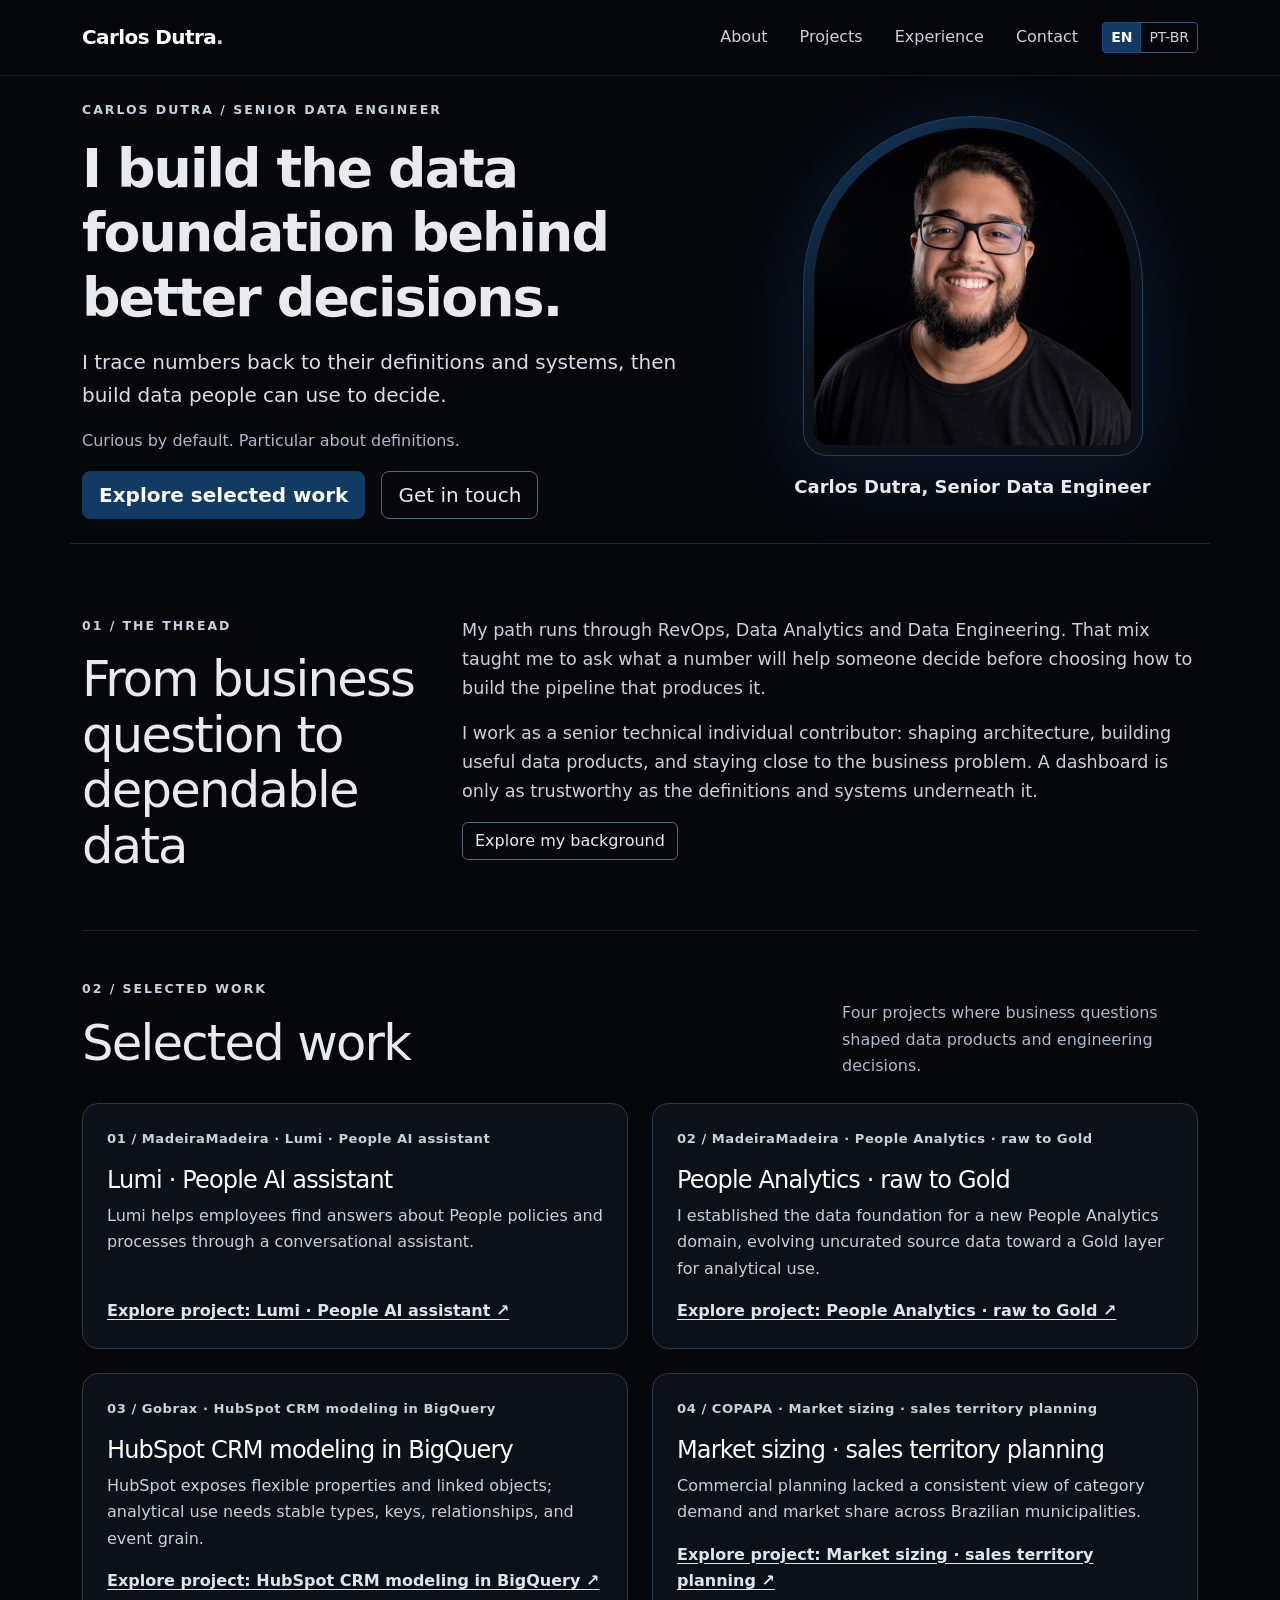
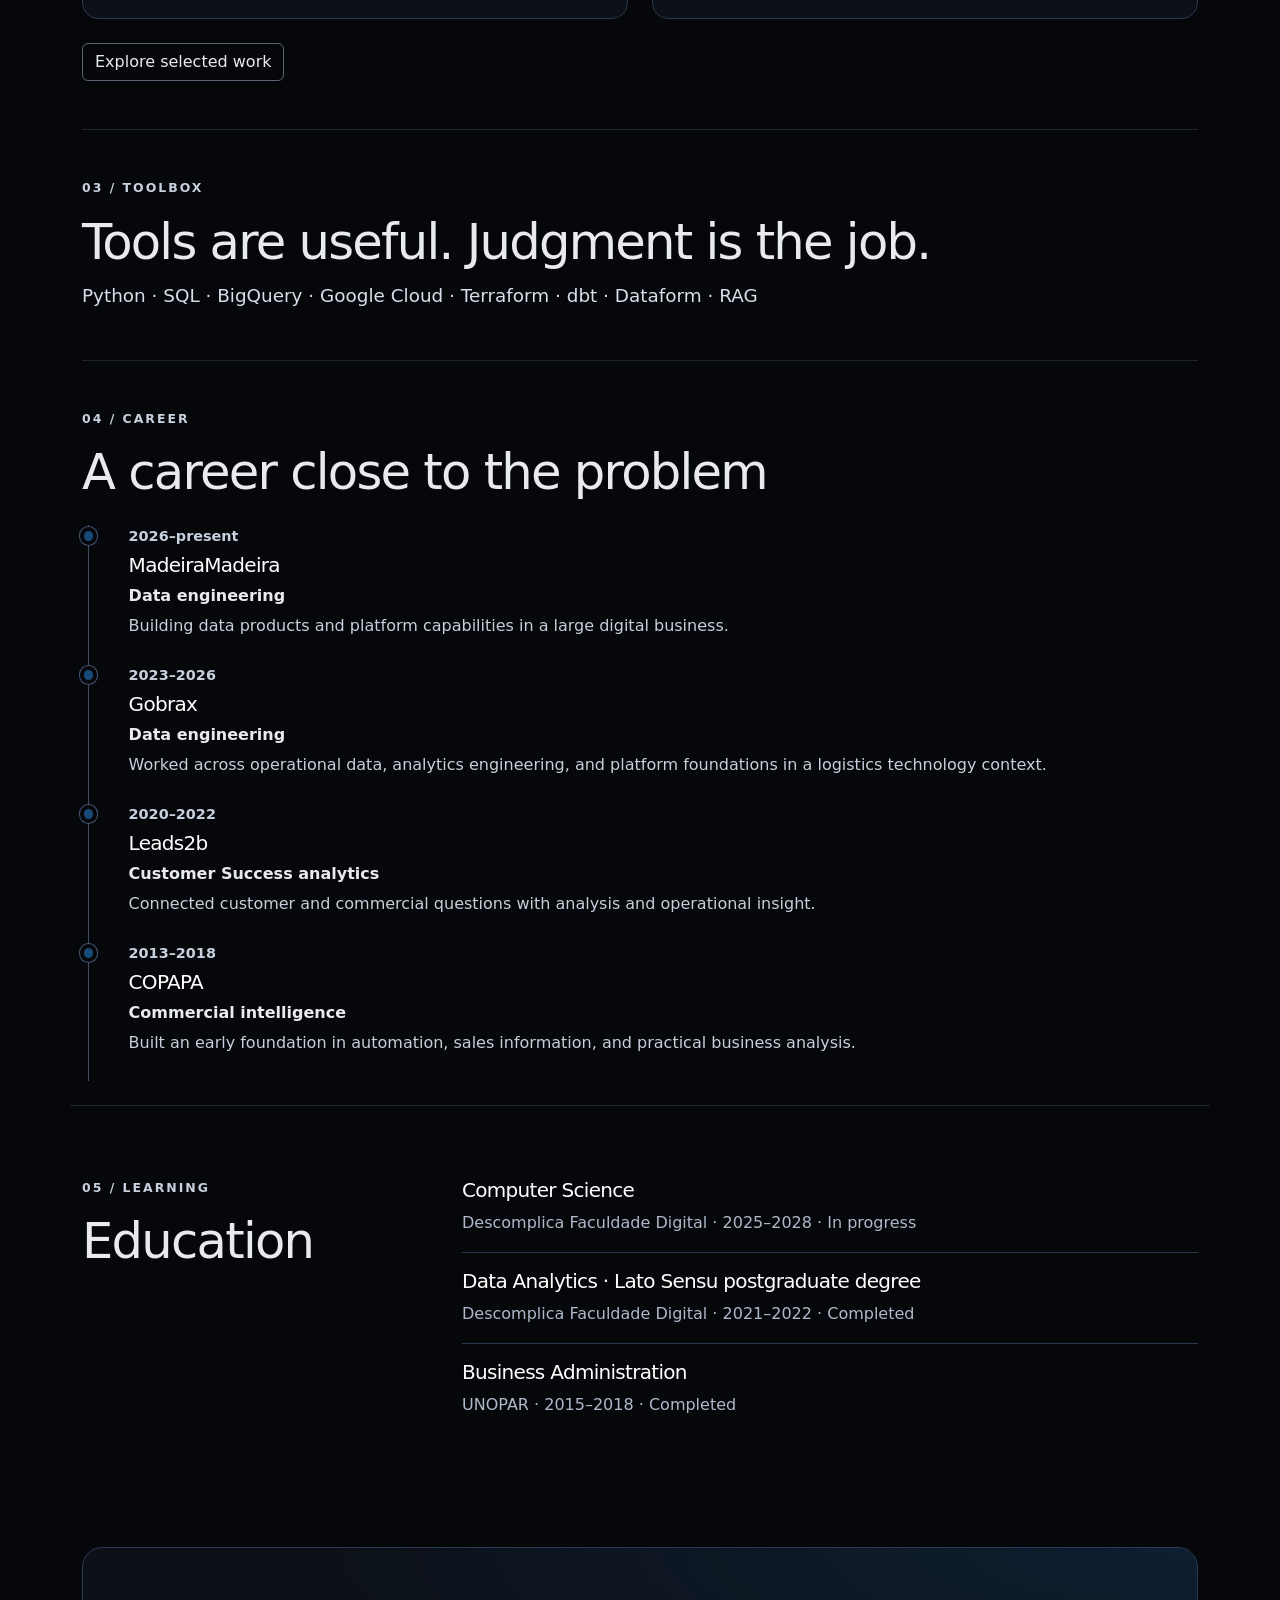
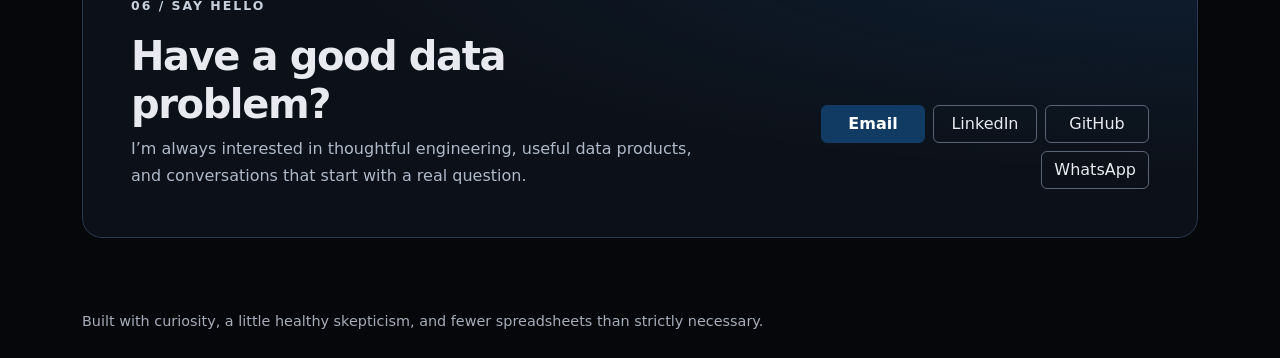
==== index.html @ ea1d432e "feat: cria página sobre para recrutadores" ====
<!DOCTYPE html>
<html lang="en">
 <head>
  <meta charset="utf-8"/>
  <meta content="width=device-width, initial-scale=1" name="viewport"/>
  <meta content="dark" name="color-scheme"/>
  <meta content="Senior Data Engineer building dependable data foundations for better decisions." name="description"/>
  <meta content="Carlos Dutra" name="author"/>
  <title>Carlos Dutra · Senior Data Engineer</title>
    <link href="./assets/vendor/bootstrap/bootstrap.min.css" rel="stylesheet"/>
  <link href="./assets/css/theme.css?v=4" rel="stylesheet"/>
 </head>
 <body data-page="home" data-project-id="" data-root="./">
  <a class="skip-link" data-copy="interface.skipLink" href="#main-content">Skip to content</a>
  <header class="site-header sticky-top">
   <nav aria-label="Main navigation" class="navbar navbar-expand-lg" data-copy-attribute="interface.mainNavigation:aria-label">
    <div class="container py-2">
     <a class="navbar-brand fw-bold" data-route="home" href="./">Carlos Dutra<span aria-hidden="true" class="brand-mark">.</span></a>
     <button aria-controls="portfolioNav" aria-expanded="false" aria-label="Toggle navigation" class="navbar-toggler" data-bs-target="#portfolioNav" data-bs-toggle="collapse" data-copy-attribute="interface.toggleNavigation:aria-label" type="button">
      <span class="navbar-toggler-icon">
      </span>
     </button>
     <div class="collapse navbar-collapse" id="portfolioNav">
      <ul class="navbar-nav ms-auto align-items-lg-center gap-lg-3">
       <li class="nav-item">
        <a class="nav-link" data-copy="nav.about" data-route="about" href="./about/">About</a>
       </li>
       <li class="nav-item">
        <a class="nav-link" data-copy="nav.work" data-route="projects" href="./projects/">Projects</a>
       </li>
       <li class="nav-item">
        <a class="nav-link" data-copy="nav.experience" data-route="experience" href="./#experience">Experience</a>
       </li>
       <li class="nav-item">
        <a class="nav-link" data-copy="nav.contact" data-route="contact" href="./#contact">Contact</a>
       </li>
       <li class="nav-item language-switcher">
        <span class="visually-hidden" id="language-label">Language</span>
        <div aria-labelledby="language-label" class="btn-group btn-group-sm" role="group">
         <button aria-pressed="true" class="btn btn-language active" data-locale="en" type="button">EN</button>
         <button aria-pressed="false" class="btn btn-language" data-locale="pt-BR" type="button">PT-BR</button>
        </div>
       </li>
      </ul>
     </div>
    </div>
   </nav>
  </header>
  <main class="container" id="main-content">
   <section aria-labelledby="hero-title" class="hero-section pt-4 pb-5" id="home">
    <div class="row align-items-center g-4">
     <div class="col-12 col-lg-7">
      <p class="section-kicker mb-3" data-copy="hero.roleLine">CARLOS DUTRA / SENIOR DATA ENGINEER</p>
      <h1 class="display-3 fw-bold mb-3" data-copy="hero.title" id="hero-title">I build the data foundation behind better decisions.</h1>
      <p class="hero-intro lead mb-3" data-copy="hero.intro">I trace numbers back to their definitions and systems, then build data people can use to decide.</p>
      <p class="hero-note mb-3" data-copy="hero.note">Curious by default. Particular about definitions.</p>
      <div class="d-flex flex-wrap gap-3">
       <a class="btn btn-primary btn-lg" data-copy="hero.workAction" data-route="projects" href="projects/">Explore selected work</a>
       <a class="btn btn-outline-light btn-lg" data-copy="hero.contactAction" data-route="contact" href="#contact">Get in touch</a>
      </div>
     </div>
     <div class="col-12 col-lg-5 text-center">
      <div class="portrait-frame mx-auto">
       <img alt="Carlos Dutra smiling in his official profile portrait" class="profile-portrait" fetchpriority="high" height="1920" src="assets/images/profile.jpg" width="1920"/>
      </div>
      <p class="portrait-title mt-3 mb-0" data-copy="interface.portraitTitle">Carlos Dutra, Senior Data Engineer</p>
     </div>
    </div>
   </section>
   <section aria-labelledby="about-title" class="content-section row g-4 py-5" id="about">
    <div class="col-12 col-lg-4">
     <p class="section-kicker" data-copy="interface.aboutKicker">01 / THE THREAD</p>
     <h2 data-copy="about.title" id="about-title">From business question to dependable data</h2>
    </div>
    <div class="col-12 col-lg-8 section-copy">
     <p data-copy="about.body">My path runs through RevOps, Data Analytics and Data Engineering. That mix taught me to ask what a number will help someone decide before choosing how to build the pipeline that produces it.</p>
     <p data-copy="about.detail">I work as a senior technical individual contributor: shaping architecture, building useful data products, and staying close to the business problem. A dashboard is only as trustworthy as the definitions and systems underneath it.</p>
     <a class="btn btn-outline-light" data-copy="about.moreAction" data-route="about" href="./about/">Explore my background</a>
    </div>
   </section>
   <section aria-labelledby="work-title" class="content-section py-5" id="work">
    <div class="row mb-4 align-items-end">
     <div class="col-lg-8">
      <p class="section-kicker" data-copy="interface.workKicker">02 / SELECTED WORK</p>
      <h2 data-copy="work.title" id="work-title">Selected work</h2>
     </div>
     <div class="col-lg-4">
      <p class="section-intro mb-0" data-copy="work.intro">Four projects where business questions shaped data products and engineering decisions.</p>
     </div>
    </div>
    <div class="row row-cols-1 row-cols-md-2 g-4" id="case-studies">
     <div class="col">
      <article class="card case-card h-100">
       <div class="card-body p-4 d-flex flex-column">
        <span class="project-overline mb-3">01 / MadeiraMadeira · Lumi · People AI assistant</span>
        <h3 class="h4 card-title">Lumi · People AI assistant</h3>
        <p class="card-text">Lumi helps employees find answers about People policies and processes through a conversational assistant.</p>
        <a class="stretched-link project-card-link mt-auto" data-route="lumi" href="projects/lumi/">Explore project: Lumi · People AI assistant ↗</a>
       </div>
      </article>
     </div>
     <div class="col">
      <article class="card case-card h-100">
       <div class="card-body p-4 d-flex flex-column">
        <span class="project-overline mb-3">02 / MadeiraMadeira · People Analytics · raw to Gold</span>
        <h3 class="h4 card-title">People Analytics · raw to Gold</h3>
        <p class="card-text">I established the data foundation for a new People Analytics domain, evolving uncurated source data toward a Gold layer for analytical use.</p>
        <a class="stretched-link project-card-link mt-auto" data-route="people-analytics" href="projects/people-analytics/">Explore project: People Analytics · raw to Gold ↗</a>
       </div>
      </article>
     </div>
     <div class="col">
      <article class="card case-card h-100">
       <div class="card-body p-4 d-flex flex-column">
        <span class="project-overline mb-3">03 / Gobrax · HubSpot CRM modeling in BigQuery</span>
        <h3 class="h4 card-title">HubSpot CRM modeling in BigQuery</h3>
        <p class="card-text">HubSpot exposes flexible properties and linked objects; analytical use needs stable types, keys, relationships, and event grain.</p>
        <a class="stretched-link project-card-link mt-auto" data-route="hubspot-crm" href="projects/hubspot-crm/">Explore project: HubSpot CRM modeling in BigQuery ↗</a>
       </div>
      </article>
     </div>
     <div class="col">
      <article class="card case-card h-100">
       <div class="card-body p-4 d-flex flex-column">
        <span class="project-overline mb-3">04 / COPAPA · Market sizing · sales territory planning</span>
        <h3 class="h4 card-title">Market sizing · sales territory planning</h3>
        <p class="card-text">Commercial planning lacked a consistent view of category demand and market share across Brazilian municipalities.</p>
        <a class="stretched-link project-card-link mt-auto" data-route="copapa-market-sizing" href="projects/copapa-market-sizing/">Explore project: Market sizing · sales territory planning ↗</a>
       </div>
      </article>
     </div>
    </div>
    <a class="btn btn-outline-light mt-4" data-copy="hero.workAction" data-route="projects" href="projects/">Explore selected work</a>
   </section>
   <section class="content-section py-5" id="skills">
    <p class="section-kicker" data-copy="interface.skillsKicker">03 / TOOLBOX</p>
    <h2 data-copy="skills.title">Tools are useful. Judgment is the job.</h2>
    <p class="skill-summary mb-0" data-copy="skills.summary">Python · SQL · BigQuery · Google Cloud · Terraform · dbt · Dataform · RAG</p>
   </section>
   <section aria-labelledby="experience-title" class="content-section py-5" id="experience">
    <p class="section-kicker" data-copy="interface.experienceKicker">04 / CAREER</p>
    <h2 data-copy="experience.title" id="experience-title">A career close to the problem</h2>
    <div class="timeline mt-4" id="experience-list">
     <article class="timeline-item">
      <p class="timeline-dates">2026–present</p>
      <h3 class="h5">MadeiraMadeira</h3>
      <p class="mb-1 fw-semibold">Data engineering</p>
      <p class="mb-0">Building data products and platform capabilities in a large digital business.</p>
     </article>
     <article class="timeline-item">
      <p class="timeline-dates">2023–2026</p>
      <h3 class="h5">Gobrax</h3>
      <p class="mb-1 fw-semibold">Data engineering</p>
      <p class="mb-0">Worked across operational data, analytics engineering, and platform foundations in a logistics technology context.</p>
     </article>
     <article class="timeline-item">
      <p class="timeline-dates">2020–2022</p>
      <h3 class="h5">Leads2b</h3>
      <p class="mb-1 fw-semibold">Customer Success analytics</p>
      <p class="mb-0">Connected customer and commercial questions with analysis and operational insight.</p>
     </article>
     <article class="timeline-item">
      <p class="timeline-dates">2013–2018</p>
      <h3 class="h5">COPAPA</h3>
      <p class="mb-1 fw-semibold">Commercial intelligence</p>
      <p class="mb-0">Built an early foundation in automation, sales information, and practical business analysis.</p>
     </article>
    </div>
   </section>
   <section aria-labelledby="education-title" class="content-section row g-4 py-5" id="education">
    <div class="col-12 col-lg-4">
     <p class="section-kicker" data-copy="interface.educationKicker">05 / LEARNING</p>
     <h2 data-copy="education.title" id="education-title">Education</h2>
    </div>
    <div class="col-12 col-lg-8 education-list" id="education-list">
     <article>
      <h3 class="h5">Computer Science</h3>
      <p>Descomplica Faculdade Digital · 2025–2028 · In progress</p>
     </article>
     <article>
      <h3 class="h5">Data Analytics · Lato Sensu postgraduate degree</h3>
      <p>Descomplica Faculdade Digital · 2021–2022 · Completed</p>
     </article>
     <article>
      <h3 class="h5">Business Administration</h3>
      <p>UNOPAR · 2015–2018 · Completed</p>
     </article>
    </div>
   </section>
   <section aria-labelledby="contact-title" class="contact-section my-5 p-4 p-md-5" id="contact">
    <div class="row g-4 align-items-end">
     <div class="col-12 col-lg-7">
      <p class="section-kicker" data-copy="interface.contactKicker">06 / SAY HELLO</p>
      <h2 class="display-6 fw-bold" data-copy="contact.title" id="contact-title">Have a good data problem?</h2>
      <p class="section-intro mb-0" data-copy="contact.intro">I’m always interested in thoughtful engineering, useful data products, and conversations that start with a real question.</p>
     </div>
     <div class="col-12 col-lg-5">
      <div class="d-flex flex-wrap gap-2 justify-content-lg-end contact-links">
       <a class="btn btn-primary" data-copy="contact.email" href="mailto:henrique.r.dutra@gmail.com">Email</a>
       <a class="btn btn-outline-light" data-copy="contact.linkedin" href="https://www.linkedin.com/in/carlos-henrique-dutra/" rel="noopener noreferrer" target="_blank">LinkedIn</a>
       <a class="btn btn-outline-light" data-copy="contact.github" href="https://github.com/carloshenriquedutra" rel="noopener noreferrer" target="_blank">GitHub</a>
       <a class="btn btn-outline-light" data-copy="contact.whatsapp" href="https://wa.me/5541992545537" rel="noopener noreferrer" target="_blank">WhatsApp</a>
      </div>
     </div>
    </div>
   </section>
  </main>
  <footer class="container site-footer py-4">
   <p class="mb-0" data-copy="contact.footer">Built with curiosity, a little healthy skepticism, and fewer spreadsheets than strictly necessary.</p>
  </footer>
  <script defer="" src="./assets/vendor/bootstrap/bootstrap.bundle.min.js">
  </script>
  <script src="./src/main.js" type="module">
  </script>
 </body>
</html>
---- assets/css/theme.css ----
:root {
    color-scheme: dark;
    --bs-body-bg: #05070b;
    --bs-body-color: #e8eaf0;
    --bs-emphasis-color: #fff;
    --bs-secondary-color: #b6becb;
    --bs-primary: #123b63;
    --bs-primary-rgb: 18, 59, 99;
    --bs-link-color: #e3e9f0;
    --bs-link-hover-color: #fff;
    --bs-border-color: #293747;
    --portfolio-surface: #0c1119;
    --portfolio-surface-raised: #111a25;
    --portfolio-navy: #174a78;
    --portfolio-navy-soft: #c7d1dd;
    --portfolio-muted: #aeb9c9;
}

html { scroll-behavior: smooth; scroll-padding-top: 6rem; }
body { background: var(--bs-body-bg); color: var(--bs-body-color); font-family: system-ui, -apple-system, "Segoe UI", sans-serif; line-height: 1.65; }
a { text-underline-offset: .2em; }
a:focus-visible, button:focus-visible { outline: 3px solid var(--portfolio-navy-soft); outline-offset: 3px; box-shadow: none; }
h1, h2, h3 { letter-spacing: -.035em; line-height: 1.12; }
h2 { font-size: clamp(2rem, 4vw, 3.1rem); }
.skip-link { position: absolute; z-index: 1100; top: .75rem; left: .75rem; padding: .6rem 1rem; transform: translateY(-160%); background: #fff; color: #05070b; border-radius: .35rem; }
.skip-link:focus { transform: translateY(0); }
.site-header { background: rgb(5 7 11 / 92%); border-bottom: 1px solid rgb(174 185 201 / 12%); backdrop-filter: blur(14px); }
.navbar-brand { color: #fff; letter-spacing: -.03em; }
.brand-mark { color: var(--portfolio-navy-soft); }
.navbar-toggler { border-color: var(--bs-border-color); }
.navbar-toggler-icon { filter: invert(1); }
.nav-link { color: #cbd1dc; }
.nav-link:hover, .nav-link:focus, .navbar-nav .nav-link.active { color: #fff; }
.btn-primary { --bs-btn-color: #fff; --bs-btn-bg: #123b63; --bs-btn-border-color: #123b63; --bs-btn-hover-color: #fff; --bs-btn-hover-bg: #174a78; --bs-btn-hover-border-color: #174a78; --bs-btn-active-color: #fff; --bs-btn-active-bg: #0b2d4d; --bs-btn-active-border-color: #0b2d4d; --bs-btn-focus-shadow-rgb: 59, 130, 246; font-weight: 650; }
.btn-outline-light { --bs-btn-color: #e8eaf0; --bs-btn-border-color: #596477; --bs-btn-hover-color: #05070b; --bs-btn-hover-bg: #e8eaf0; --bs-btn-hover-border-color: #e8eaf0; }
.btn-language { color: #cbd1dc; border-color: #43516a; }
.btn-language.active, .btn-language[aria-pressed="true"] { color: #fff; background: #123b63; border-color: #174a78; font-weight: 700; }
.hero-section h1 { max-width: 19ch; font-size: clamp(3rem, 4.2vw, 4rem); }
.section-kicker { color: var(--portfolio-navy-soft); font-size: .78rem; font-weight: 750; letter-spacing: .16em; text-transform: uppercase; }
.hero-intro { max-width: 42rem; color: #d8deea; }
.hero-note, .section-intro { color: var(--portfolio-muted); }
.portrait-title { color: var(--bs-body-color); font-size: 1.125rem; font-weight: 650; }
.portrait-frame { width: min(100%, 340px); aspect-ratio: 1; padding: .65rem; background: linear-gradient(145deg, #123b63, #0c1119 48%); border: 1px solid #1f4264; border-radius: 50% 50% 1.5rem 1.5rem; box-shadow: 0 1rem 5rem rgb(59 130 246 / 16%); }
.profile-portrait { display: block; width: 100%; height: 100%; object-fit: cover; object-position: center 38%; border-radius: 50% 50% 1rem 1rem; }
.content-section { border-top: 1px solid rgb(174 185 201 / 16%); scroll-margin-top: 5rem; }
.section-copy { color: #cbd1dc; font-size: 1.1rem; }
.case-card { --bs-card-bg: var(--portfolio-surface); --bs-card-border-color: #293747; --bs-card-color: #e8eaf0; border-radius: 1rem; transition: border-color .18s ease, transform .18s ease; }
.case-card:hover { border-color: #174a78; transform: translateY(-2px); }
.case-card .card-title { color: #fff; }
.case-card .card-text { color: #c8ceda; }
.case-card .badge { --bs-badge-color: #d6e9fa; background-color: #123b63 !important; font-weight: 650; }
.project-overline { color: var(--portfolio-navy-soft); font-size: .82rem; font-weight: 700; letter-spacing: .04em; }
.project-card-link { color: #dce5ee; font-weight: 700; }
.project-card-link:hover { color: #fff; }
.project-technologies { color: #aeb9c9; font-size: .95rem; }
.skill-summary { color: #d8deea; font-size: 1.15rem; line-height: 1.8; }
.page-intro { max-width: 60rem; }
.project-lead { max-width: 56rem; color: #cbd5e2; }
.project-detail-header { padding-top: 1.5rem; }
.project-detail-header h1 { max-width: 20ch; }
.project-fact { background: var(--portfolio-surface); border: 1px solid #29384a; border-radius: .9rem; }
.project-fact h2 { color: #fff; }
.project-fact p { color: #cbd1dc; }
.breadcrumb { --bs-breadcrumb-divider-color: #8ca0b6; }
.breadcrumb-item, .breadcrumb-item.active { color: #b9c5d4; }
.breadcrumb-item a { color: #dce5ee; }
.case-detail { color: #cbd1dc; }
.case-detail strong { color: #fff; }
.decision-panel, .contact-section { background: radial-gradient(ellipse at top right, rgb(18 59 99 / 32%), transparent 55%), var(--portfolio-surface); border: 1px solid #29394f; border-radius: 1.25rem; }
.decision-story { border-left: 2px solid var(--portfolio-navy); padding-left: 1rem; color: #cbd1dc; }
.decision-story h4 { color: #fff; font-size: 1.1rem; }
.skill-group { padding: 1.25rem; background: var(--portfolio-surface); border: 1px solid #29384a; border-radius: .85rem; }
.skill-group h3 { color: #fff; }
.skill-group p { color: #c8ceda; }
.timeline { margin-left: .35rem; padding-left: 1.5rem; border-left: 1px solid #404a5d; }
.timeline-item { position: relative; padding: 0 0 1.5rem 1rem; }
.timeline-item::before { content: ""; position: absolute; top: .4rem; left: calc(-1.5rem - 5px); width: .6rem; height: .6rem; border-radius: 50%; background: var(--portfolio-navy); box-shadow: 0 0 0 4px var(--bs-body-bg), 0 0 0 5px #465776; }
.timeline-dates { margin-bottom: .3rem; color: var(--portfolio-navy-soft); font-size: .9rem; font-weight: 650; }
.timeline-item h3 { margin-bottom: .35rem; color: #fff; }
.timeline-item p:last-child { color: #c8ceda; }
.education-list article { padding: 0 0 1rem; margin: 0 0 1rem; border-bottom: 1px solid #29384a; }
.education-list article:last-child { border-bottom: 0; }
.education-list h3 { color: #fff; }
.education-list p { margin-bottom: 0; color: var(--portfolio-muted); }
.contact-section { scroll-margin-top: 6rem; }
.contact-links a { min-width: 6.5rem; }
.site-footer { color: #a6adba; font-size: .9rem; }

@media (max-width: 991.98px) {
    .portrait-frame { width: min(65vw, 260px); }
}

@media (prefers-reduced-motion: reduce) {
    *, *::before, *::after { scroll-behavior: auto !important; transition-duration: .01ms !important; animation-duration: .01ms !important; }
}
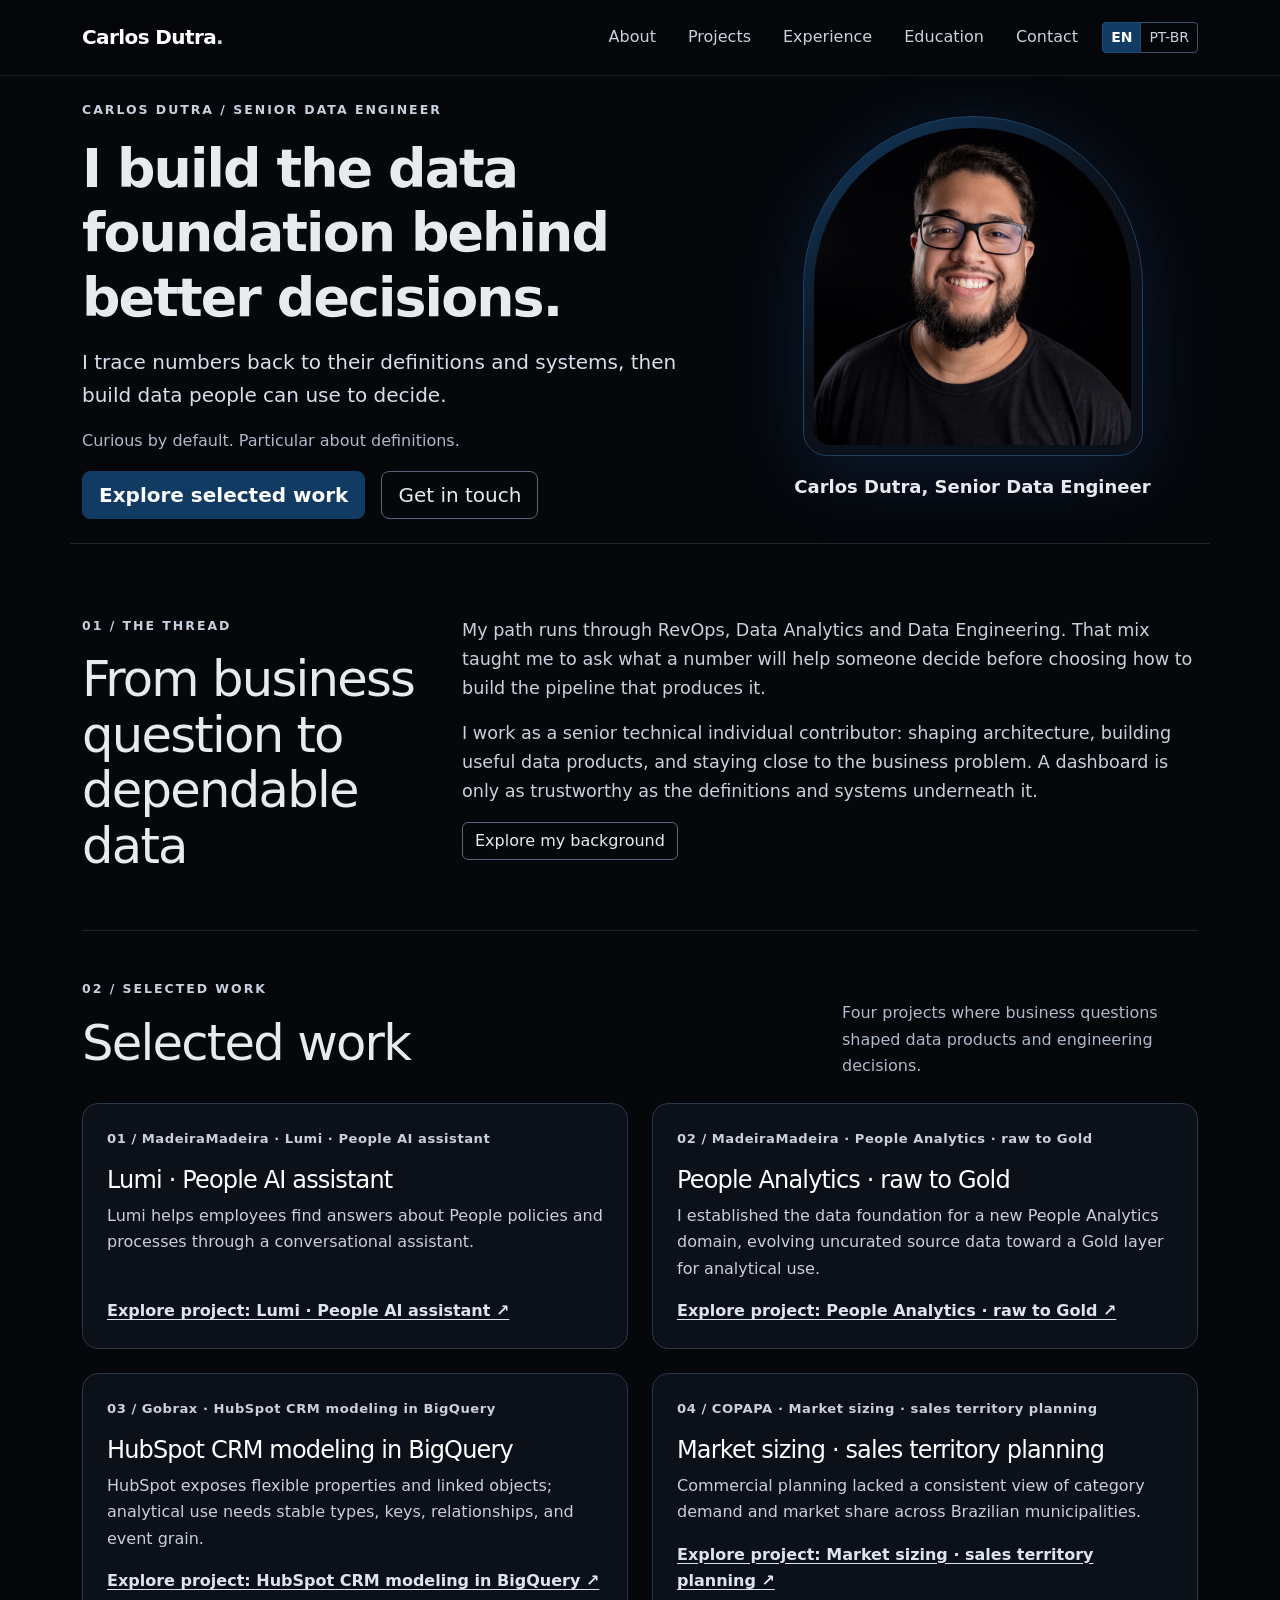
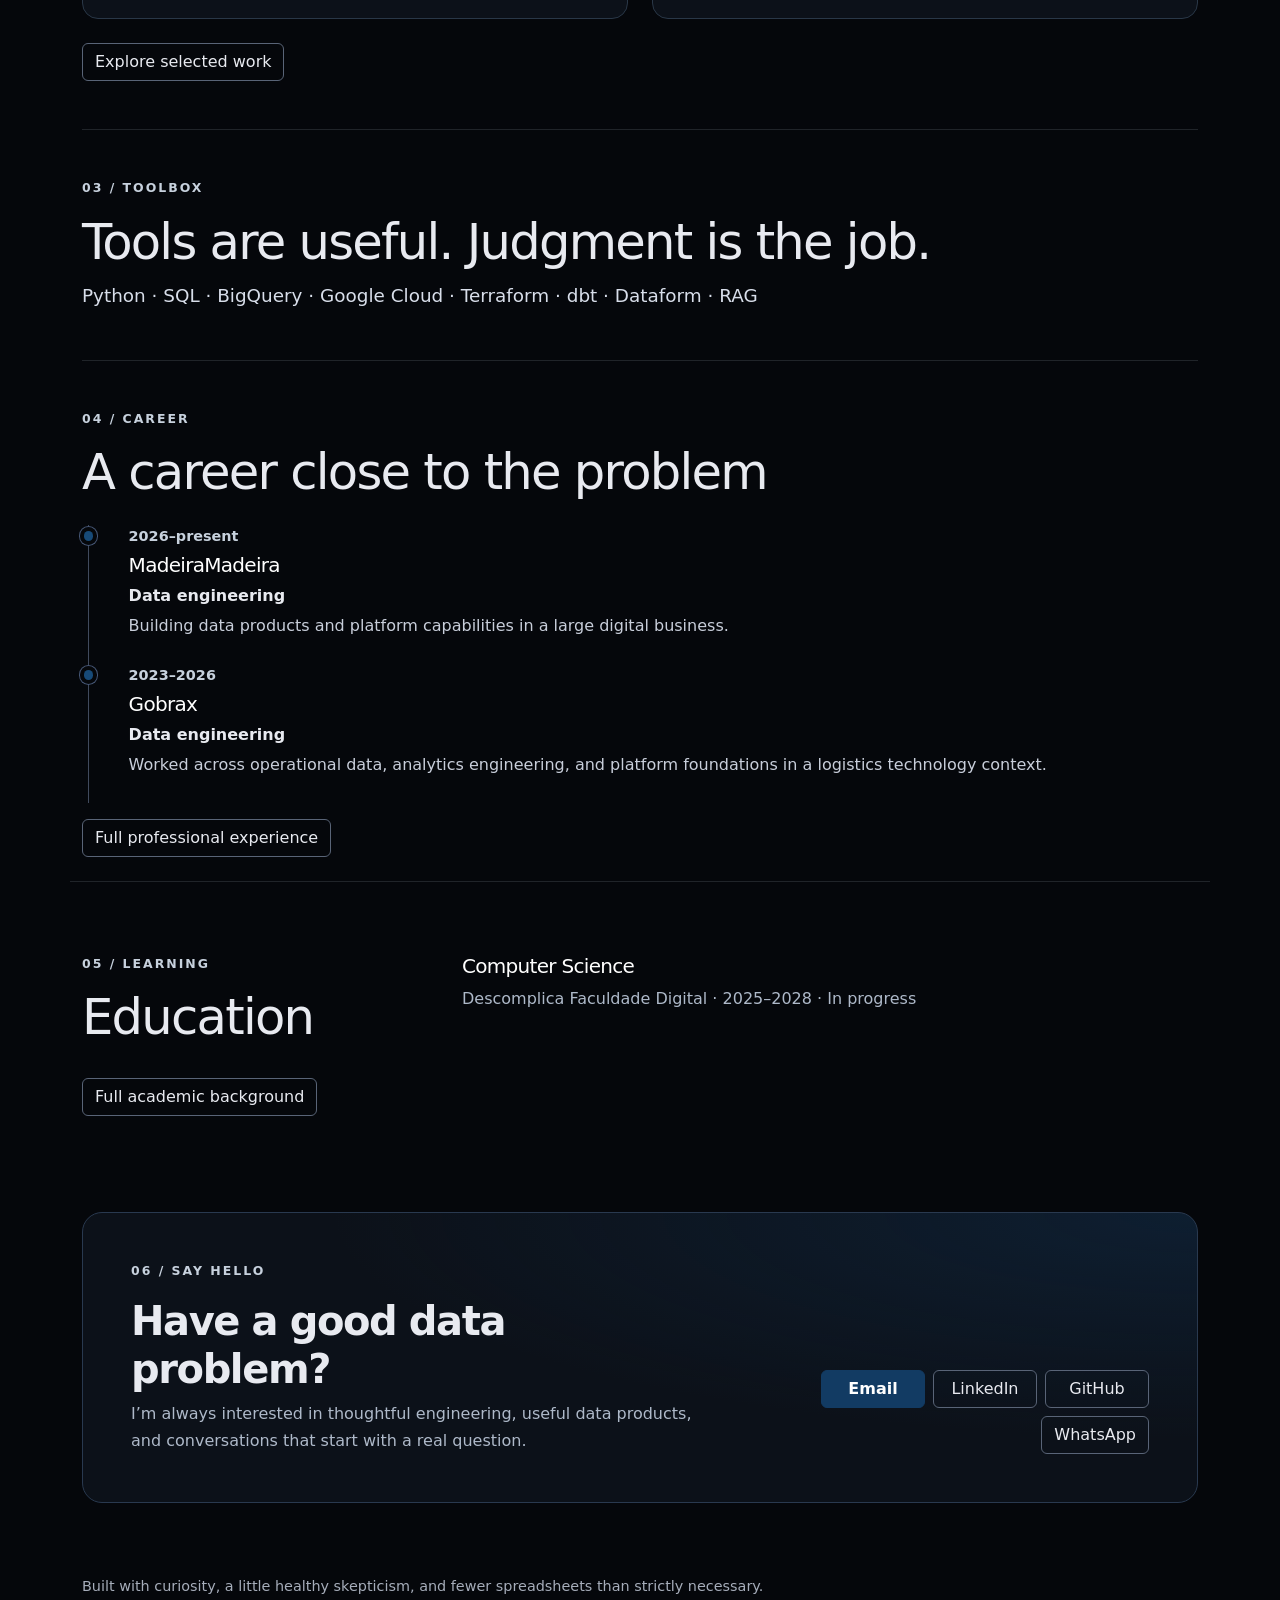
==== commit b52d88c4: "feat: cria páginas de experiência e formação" ====
--- a/index.html
+++ b/index.html
@@ -29,8 +29,9 @@
         <a class="nav-link" data-copy="nav.work" data-route="projects" href="./projects/">Projects</a>
        </li>
        <li class="nav-item">
-        <a class="nav-link" data-copy="nav.experience" data-route="experience" href="./#experience">Experience</a>
-       </li>
+        <a class="nav-link" data-copy="nav.experience" data-route="experience" href="./experience/">Experience</a>
+       </li>
+       <li class="nav-item"><a class="nav-link" data-copy="nav.education" data-route="education" href="./education/">Education</a></li>
        <li class="nav-item">
         <a class="nav-link" data-copy="nav.contact" data-route="contact" href="./#contact">Contact</a>
        </li>
@@ -166,6 +167,7 @@
       <p class="mb-0">Built an early foundation in automation, sales information, and practical business analysis.</p>
      </article>
     </div>
+    <a class="btn btn-outline-light mt-3" data-copy="aboutPage.experienceAction" data-route="experience" href="experience/">Full professional experience</a>
    </section>
    <section aria-labelledby="education-title" class="content-section row g-4 py-5" id="education">
     <div class="col-12 col-lg-4">
@@ -186,6 +188,7 @@
       <p>UNOPAR · 2015–2018 · Completed</p>
      </article>
     </div>
+    <div class="col-12"><a class="btn btn-outline-light" data-copy="aboutPage.educationAction" data-route="education" href="education/">Full academic background</a></div>
    </section>
    <section aria-labelledby="contact-title" class="contact-section my-5 p-4 p-md-5" id="contact">
     <div class="row g-4 align-items-end">
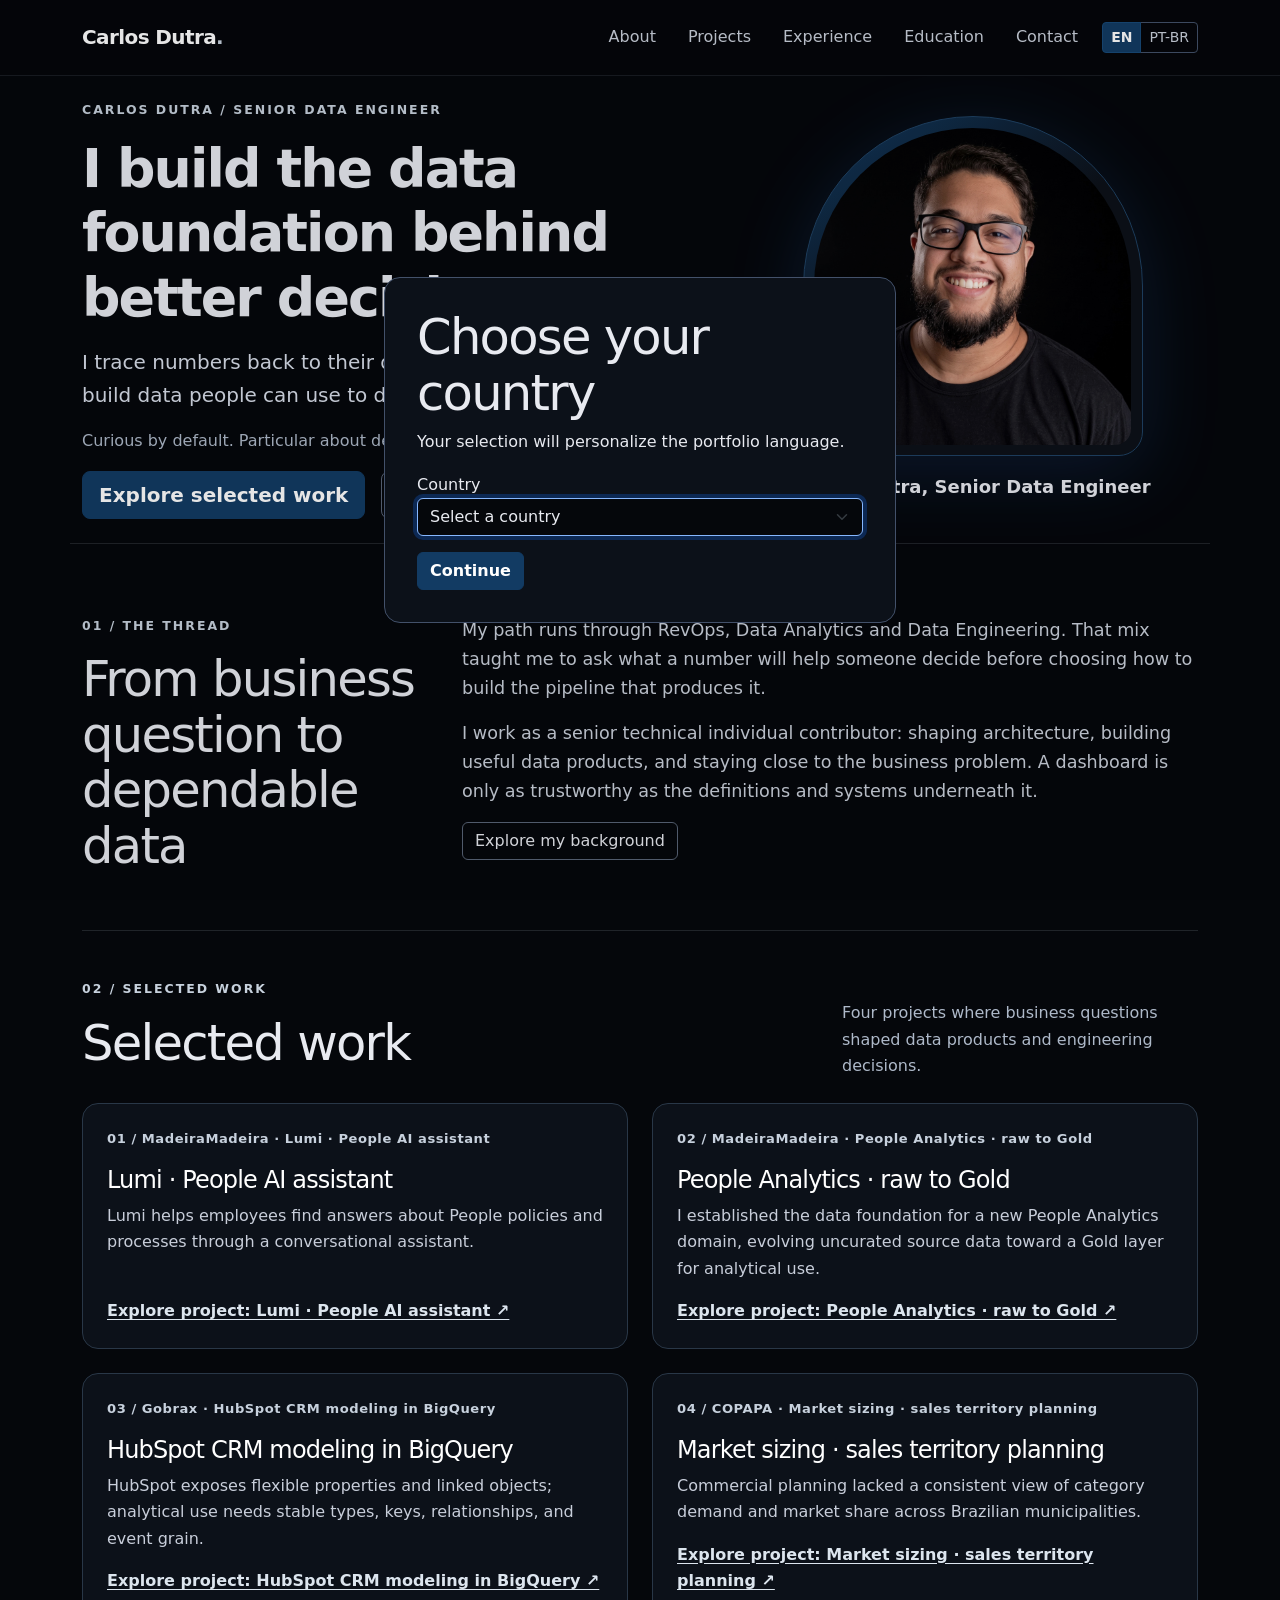
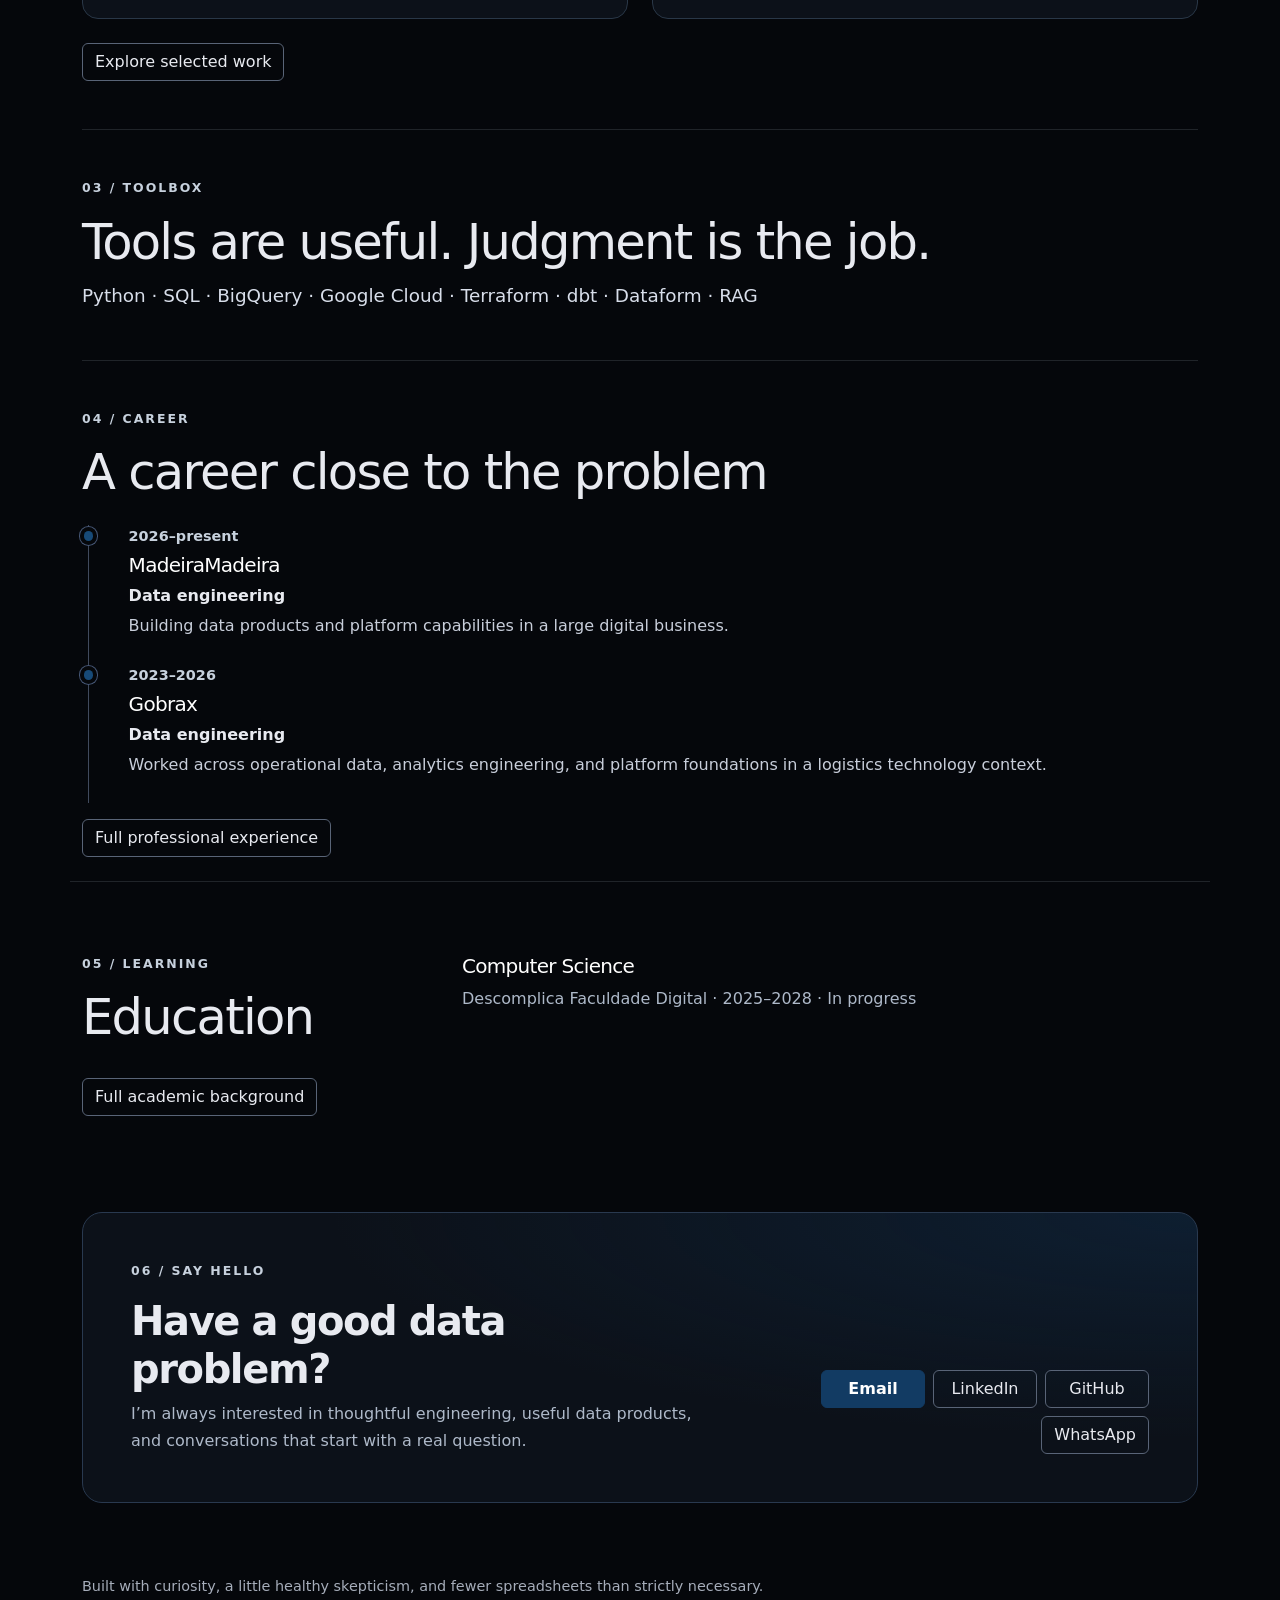
==== commit 87127f73: "Adiciona seletor inicial de país" ====
--- a/index.html
+++ b/index.html
@@ -11,6 +11,14 @@
   <link href="./assets/css/theme.css?v=4" rel="stylesheet"/>
  </head>
  <body data-page="home" data-project-id="" data-root="./">
+  <dialog id="country-picker" aria-labelledby="country-title" style="max-width:32rem;border:1px solid #43516a;border-radius:1rem;background:#0c1119;color:#e8eaf0;padding:2rem">
+   <h2 id="country-title">Choose your country</h2>
+   <p>Your selection will personalize the portfolio language.</p>
+   <label for="country-select">Country</label>
+   <select id="country-select" class="form-select"></select>
+   <div id="canada-language" hidden><label for="portfolio-language">Language</label><select id="portfolio-language" class="form-select"><option value="en">English</option><option value="fr">Français</option></select></div>
+   <button id="country-continue" class="btn btn-primary mt-3">Continue</button>
+  </dialog>
   <a class="skip-link" data-copy="interface.skipLink" href="#main-content">Skip to content</a>
   <header class="site-header sticky-top">
    <nav aria-label="Main navigation" class="navbar navbar-expand-lg" data-copy-attribute="interface.mainNavigation:aria-label">
@@ -215,5 +223,16 @@
   </script>
   <script src="./src/main.js" type="module">
   </script>
+  <script type="module">
+   const codes = 'AD AE AF AG AI AL AM AO AQ AR AS AT AU AW AX AZ BA BB BD BE BF BG BH BI BJ BL BM BN BO BQ BR BS BT BV BW BY BZ CA CC CD CF CG CH CI CK CL CM CN CO CR CU CV CW CX CY CZ DE DJ DK DM DO DZ EC EE EG EH ER ES ET FI FJ FK FM FO FR GA GB GD GE GF GG GH GI GL GM GN GP GQ GR GS GT GU GW GY HK HM HN HR HT HU ID IE IL IM IN IO IQ IR IS IT JE JM JO JP KE KG KH KH KI KM KN KP KR KW KY KZ LA LB LC LI LK LR LS LT LU LV LY MA MC MD ME MF MG MH MK ML MM MN MO MP MQ MR MS MT MU MV MW MX MY MZ NA NC NE NF NG NI NL NO NP NR NU NZ OM PA PE PF PG PH PK PL PM PN PR PS PT PW PY QA RE RO RS RU RW SA SB SC SD SE SG SH SI SJ SK SL SM SN SO SR SS ST SV SX SY SZ TC TD TF TG TH TJ TK TL TM TN TO TR TT TV TW TZ UA UG UM US UY UZ VA VC VE VG VI VN VU WF WS YE YT ZA ZM ZW'.split(' ');
+   const names=new Intl.DisplayNames(['en'],{type:'region'}), select=document.querySelector('#country-select'), dialog=document.querySelector('#country-picker');
+   select.innerHTML='<option value="">Select a country</option>'+[...new Set(codes)].sort((a,b)=>names.of(a).localeCompare(names.of(b))).map(c=>`<option value="${c}">${names.of(c)}</option>`).join('');
+   const saved=localStorage.getItem('portfolio-country'); if(saved){dialog.close();}
+   select.value=saved||''; if(!saved)dialog.showModal();
+   select.onchange=()=>document.querySelector('#canada-language').hidden=select.value!=='CA';
+   document.querySelector('#country-continue').onclick=()=>{if(!select.value)return;localStorage.setItem('portfolio-country',select.value);const lang=select.value==='BR'?'pt-BR':select.value==='CA'?document.querySelector('#portfolio-language').value:'en';const url=new URL(location.href);url.searchParams.set('lang',lang);location.href=url;};
+   document.querySelector('.language-switcher')?.addEventListener('dblclick',()=>{select.value='';dialog.showModal();});
+   if(!saved&&navigator.geolocation)navigator.geolocation.getCurrentPosition(async p=>{try{const u=new URL('https://api.bigdatacloud.net/data/reverse-geocode-client');u.search=new URLSearchParams({latitude:p.coords.latitude,longitude:p.coords.longitude,localityLanguage:'en'});const r=await fetch(u);const d=await r.json();if(codes.includes(d.countryCode)){select.value=d.countryCode;select.dispatchEvent(new Event('change'));}}catch{}},()=>{}, {timeout:10000});
+  </script>
  </body>
 </html>
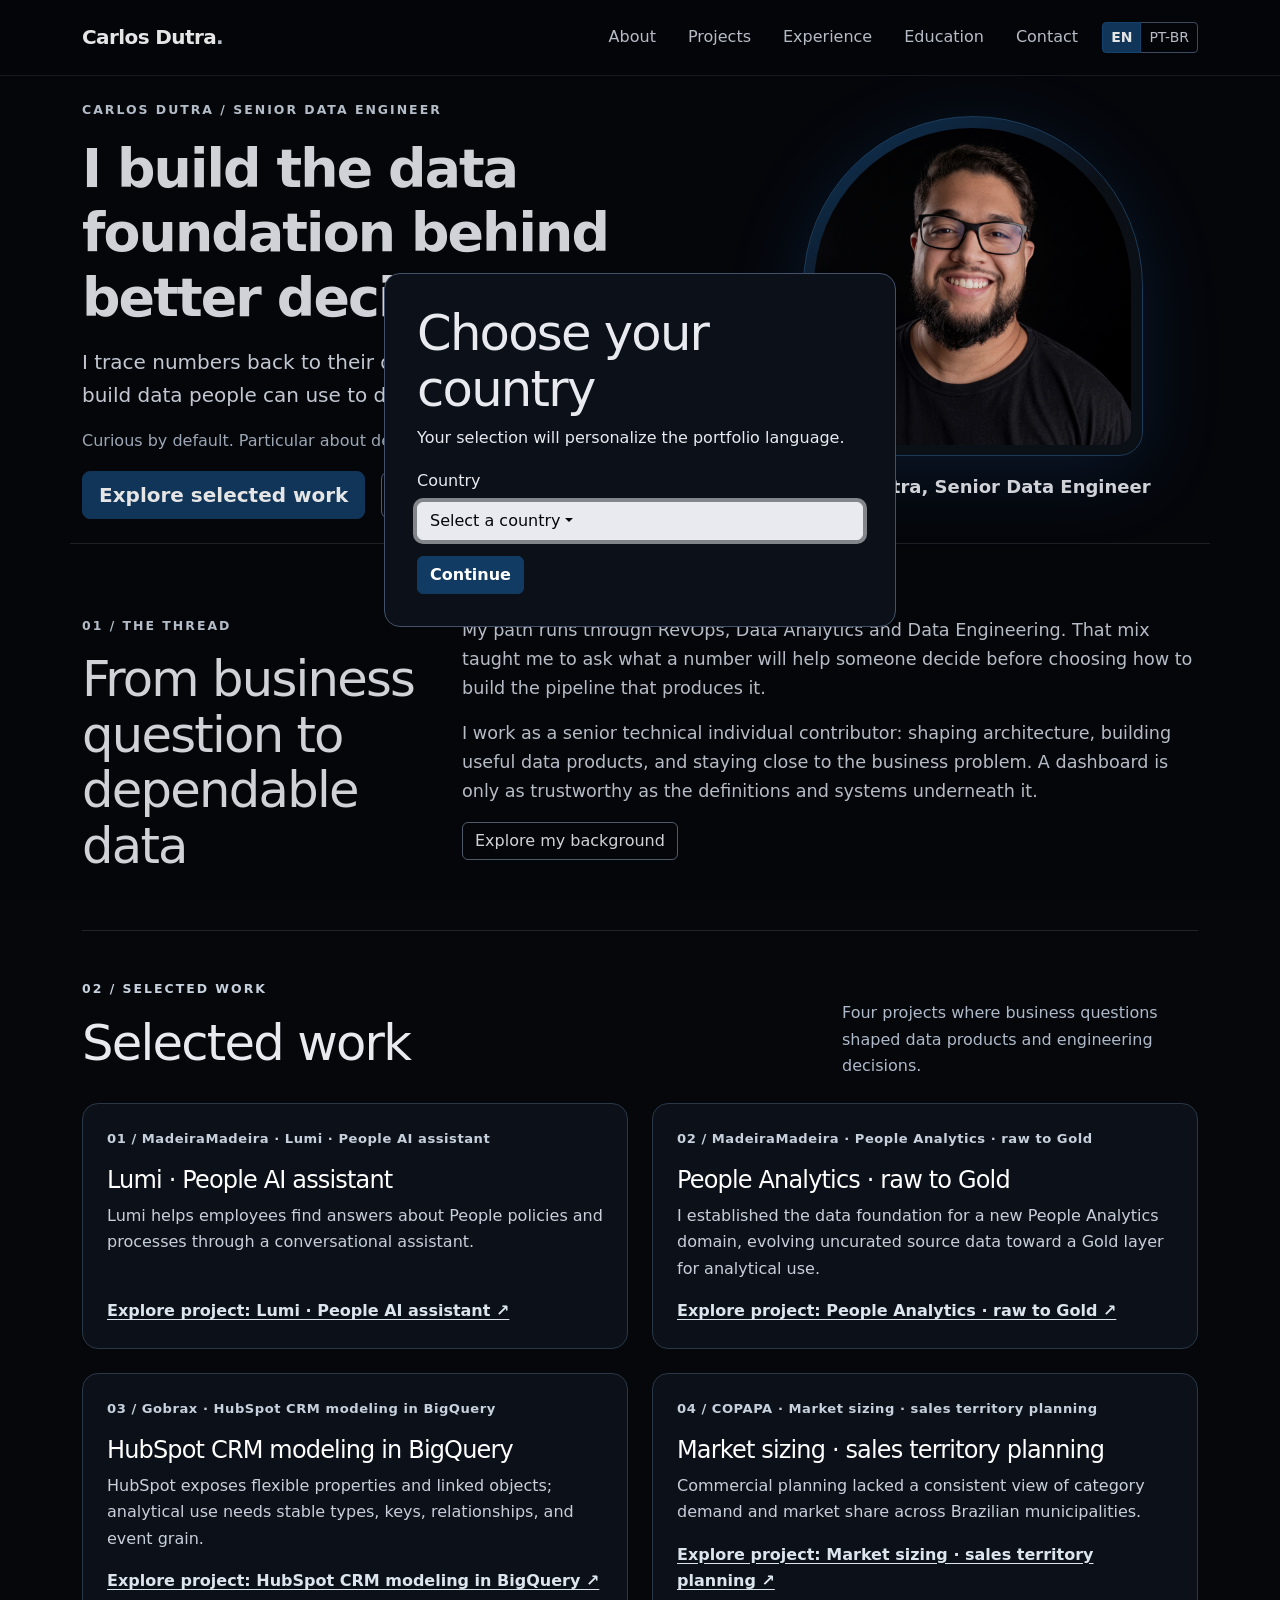
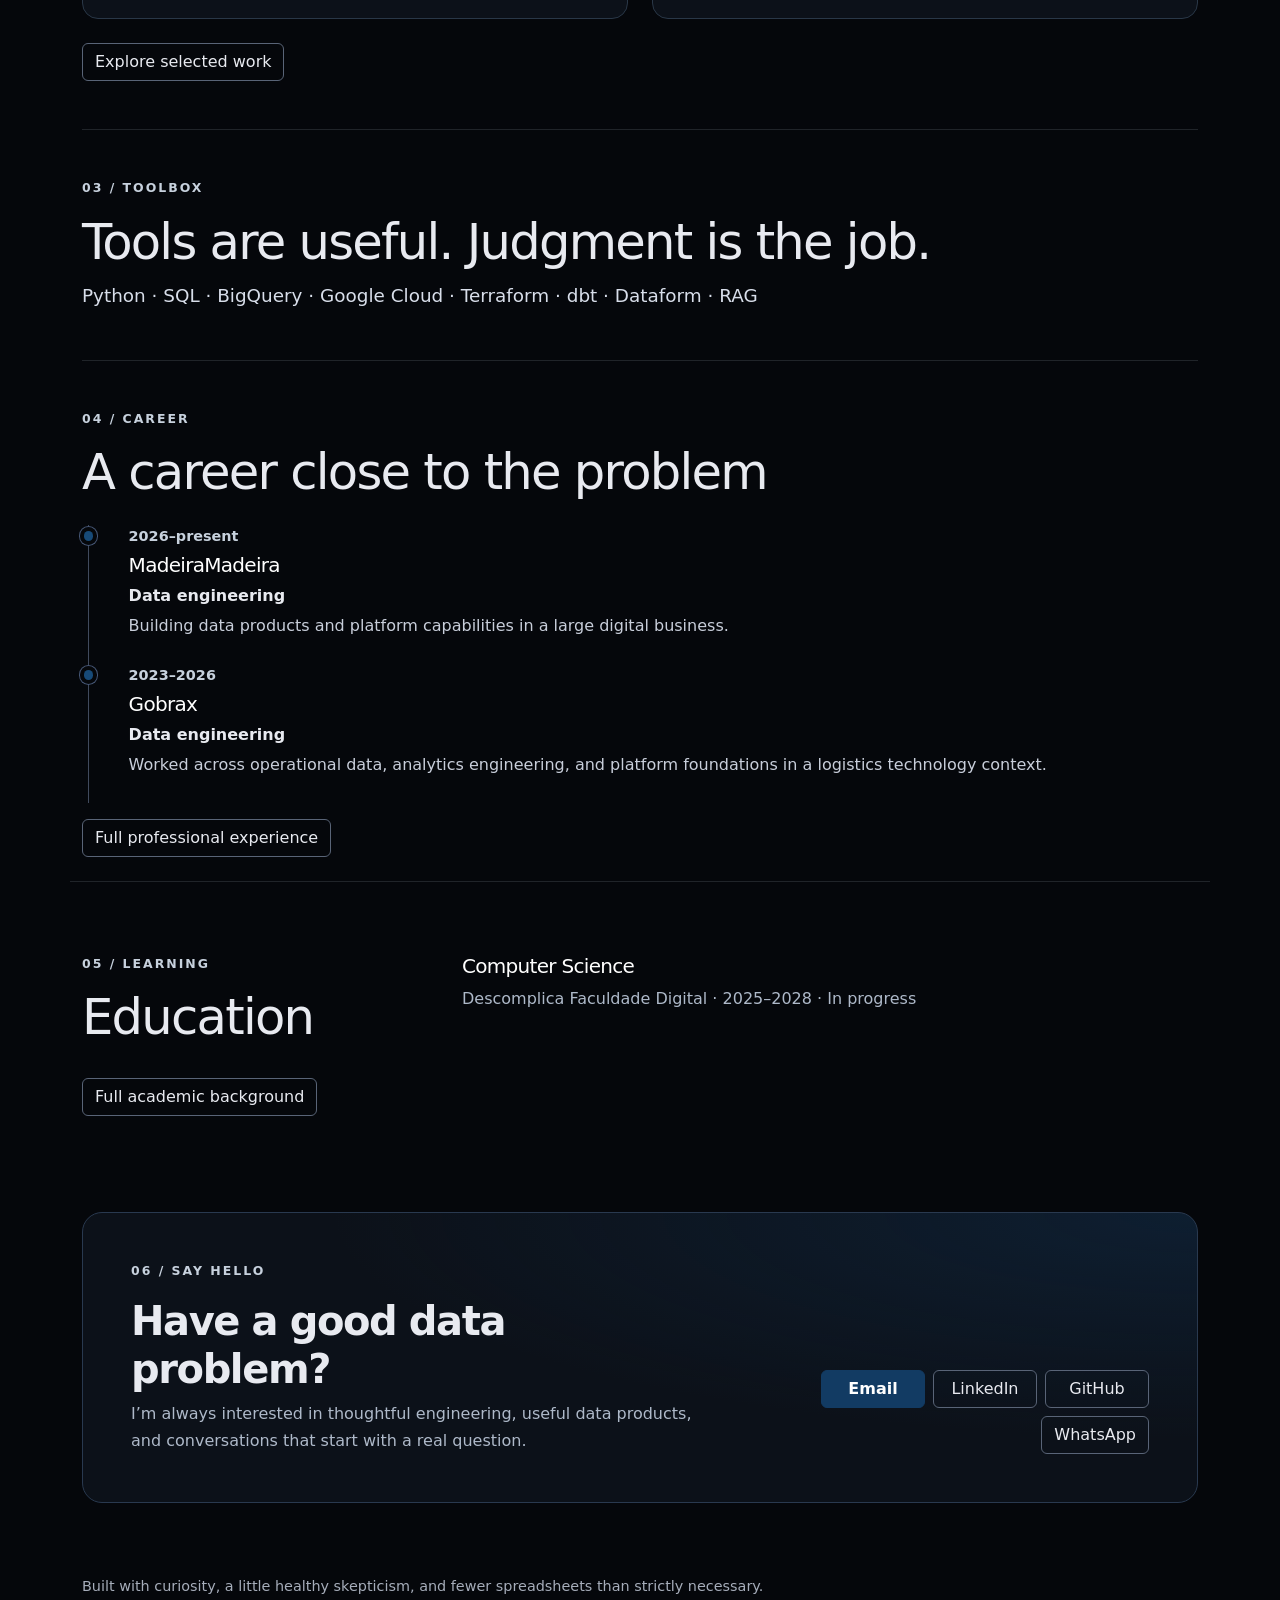
==== commit 3b0e6ef9: "Usa dropdown Bootstrap para escolher país" ====
--- a/index.html
+++ b/index.html
@@ -14,8 +14,8 @@
   <dialog id="country-picker" aria-labelledby="country-title" style="max-width:32rem;border:1px solid #43516a;border-radius:1rem;background:#0c1119;color:#e8eaf0;padding:2rem">
    <h2 id="country-title">Choose your country</h2>
    <p>Your selection will personalize the portfolio language.</p>
-   <label for="country-select">Country</label>
-   <select id="country-select" class="form-select"></select>
+   <label class="form-label" for="country-menu-button">Country</label>
+   <div class="dropdown"><button id="country-menu-button" class="btn btn-outline-light dropdown-toggle w-100 text-start" data-bs-toggle="dropdown" aria-expanded="false" type="button">Select a country</button><div id="country-menu" class="dropdown-menu w-100" style="max-height:16rem;overflow:auto"></div></div>
    <div id="canada-language" hidden><label for="portfolio-language">Language</label><select id="portfolio-language" class="form-select"><option value="en">English</option><option value="fr">Français</option></select></div>
    <button id="country-continue" class="btn btn-primary mt-3">Continue</button>
   </dialog>
@@ -225,14 +225,15 @@
   </script>
   <script type="module">
    const codes = 'AD AE AF AG AI AL AM AO AQ AR AS AT AU AW AX AZ BA BB BD BE BF BG BH BI BJ BL BM BN BO BQ BR BS BT BV BW BY BZ CA CC CD CF CG CH CI CK CL CM CN CO CR CU CV CW CX CY CZ DE DJ DK DM DO DZ EC EE EG EH ER ES ET FI FJ FK FM FO FR GA GB GD GE GF GG GH GI GL GM GN GP GQ GR GS GT GU GW GY HK HM HN HR HT HU ID IE IL IM IN IO IQ IR IS IT JE JM JO JP KE KG KH KH KI KM KN KP KR KW KY KZ LA LB LC LI LK LR LS LT LU LV LY MA MC MD ME MF MG MH MK ML MM MN MO MP MQ MR MS MT MU MV MW MX MY MZ NA NC NE NF NG NI NL NO NP NR NU NZ OM PA PE PF PG PH PK PL PM PN PR PS PT PW PY QA RE RO RS RU RW SA SB SC SD SE SG SH SI SJ SK SL SM SN SO SR SS ST SV SX SY SZ TC TD TF TG TH TJ TK TL TM TN TO TR TT TV TW TZ UA UG UM US UY UZ VA VC VE VG VI VN VU WF WS YE YT ZA ZM ZW'.split(' ');
-   const names=new Intl.DisplayNames(['en'],{type:'region'}), select=document.querySelector('#country-select'), dialog=document.querySelector('#country-picker');
-   select.innerHTML='<option value="">Select a country</option>'+[...new Set(codes)].sort((a,b)=>names.of(a).localeCompare(names.of(b))).map(c=>`<option value="${c}">${names.of(c)}</option>`).join('');
-   const saved=localStorage.getItem('portfolio-country'); if(saved){dialog.close();}
-   select.value=saved||''; if(!saved)dialog.showModal();
-   select.onchange=()=>document.querySelector('#canada-language').hidden=select.value!=='CA';
-   document.querySelector('#country-continue').onclick=()=>{if(!select.value)return;localStorage.setItem('portfolio-country',select.value);const lang=select.value==='BR'?'pt-BR':select.value==='CA'?document.querySelector('#portfolio-language').value:'en';const url=new URL(location.href);url.searchParams.set('lang',lang);location.href=url;};
-   document.querySelector('.language-switcher')?.addEventListener('dblclick',()=>{select.value='';dialog.showModal();});
-   if(!saved&&navigator.geolocation)navigator.geolocation.getCurrentPosition(async p=>{try{const u=new URL('https://api.bigdatacloud.net/data/reverse-geocode-client');u.search=new URLSearchParams({latitude:p.coords.latitude,longitude:p.coords.longitude,localityLanguage:'en'});const r=await fetch(u);const d=await r.json();if(codes.includes(d.countryCode)){select.value=d.countryCode;select.dispatchEvent(new Event('change'));}}catch{}},()=>{}, {timeout:10000});
+   const names=new Intl.DisplayNames(['en'],{type:'region'}), dialog=document.querySelector('#country-picker'), menu=document.querySelector('#country-menu'), button=document.querySelector('#country-menu-button');
+   let selectedCode=localStorage.getItem('portfolio-country')||'', userInteracting=false;
+   const countries=[...new Set(codes)].sort((a,b)=>names.of(a).localeCompare(names.of(b)));
+   button.textContent=selectedCode?names.of(selectedCode):'Select a country';
+   menu.innerHTML=countries.map(c=>`<button class="dropdown-item" type="button" data-country="${c}">${names.of(c)}</button>`).join('');
+   menu.addEventListener('click',e=>{const option=e.target.closest('[data-country]');if(!option)return;userInteracting=true;selectedCode=option.dataset.country;button.textContent=names.of(selectedCode);document.querySelector('#canada-language').hidden=selectedCode!=='CA';bootstrap.Dropdown.getOrCreateInstance(button).hide();});
+   if(selectedCode)dialog.close();else dialog.showModal();
+   document.querySelector('#country-continue').onclick=()=>{if(!selectedCode)return;localStorage.setItem('portfolio-country',selectedCode);const lang=selectedCode==='BR'?'pt-BR':selectedCode==='CA'?document.querySelector('#portfolio-language').value:'en';const url=new URL(location.href);url.searchParams.set('lang',lang);location.href=url;};
+   if(!selectedCode&&navigator.geolocation)navigator.geolocation.getCurrentPosition(async p=>{try{const u=new URL('https://api.bigdatacloud.net/data/reverse-geocode-client');u.search=new URLSearchParams({latitude:p.coords.latitude,longitude:p.coords.longitude,localityLanguage:'en'});const r=await fetch(u);const d=await r.json();if(!userInteracting&&countries.includes(d.countryCode)){selectedCode=d.countryCode;button.textContent=names.of(selectedCode);document.querySelector('#canada-language').hidden=selectedCode!=='CA';}}catch{}},()=>{}, {timeout:10000});
   </script>
  </body>
 </html>
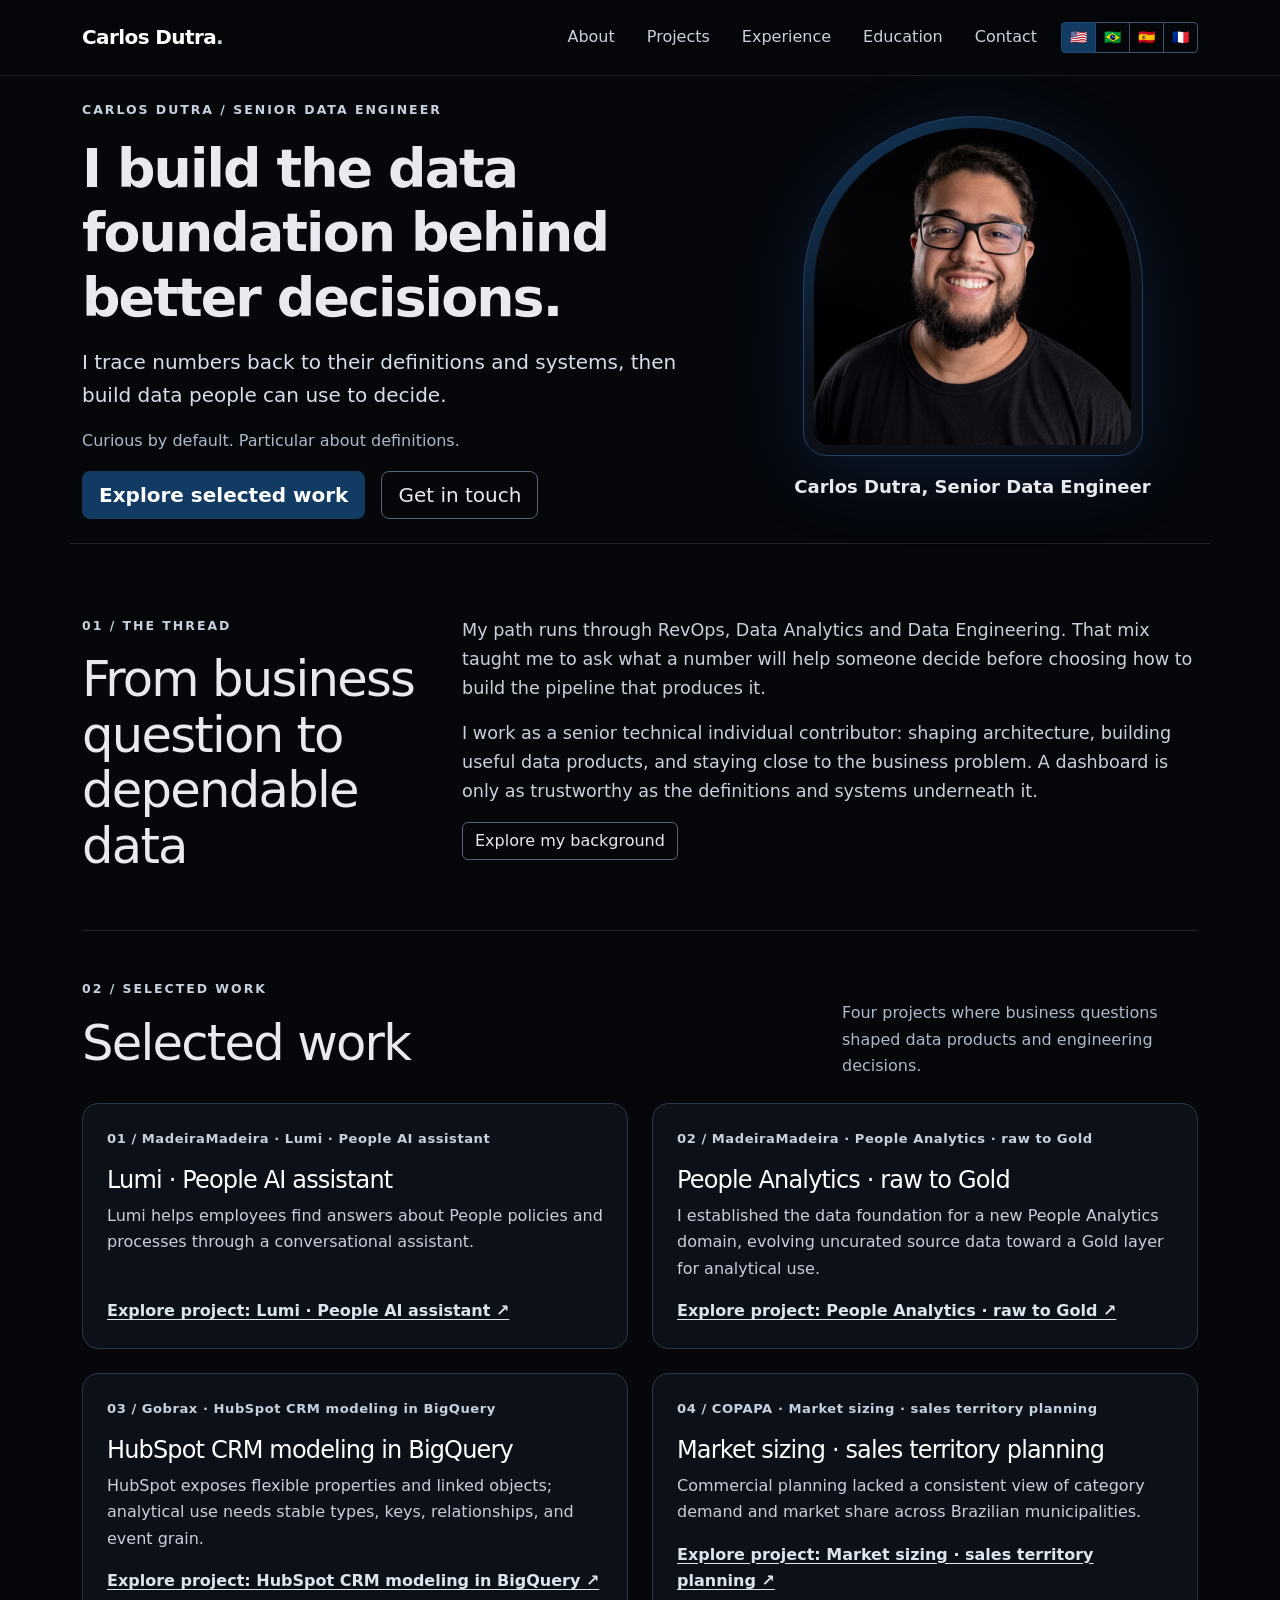
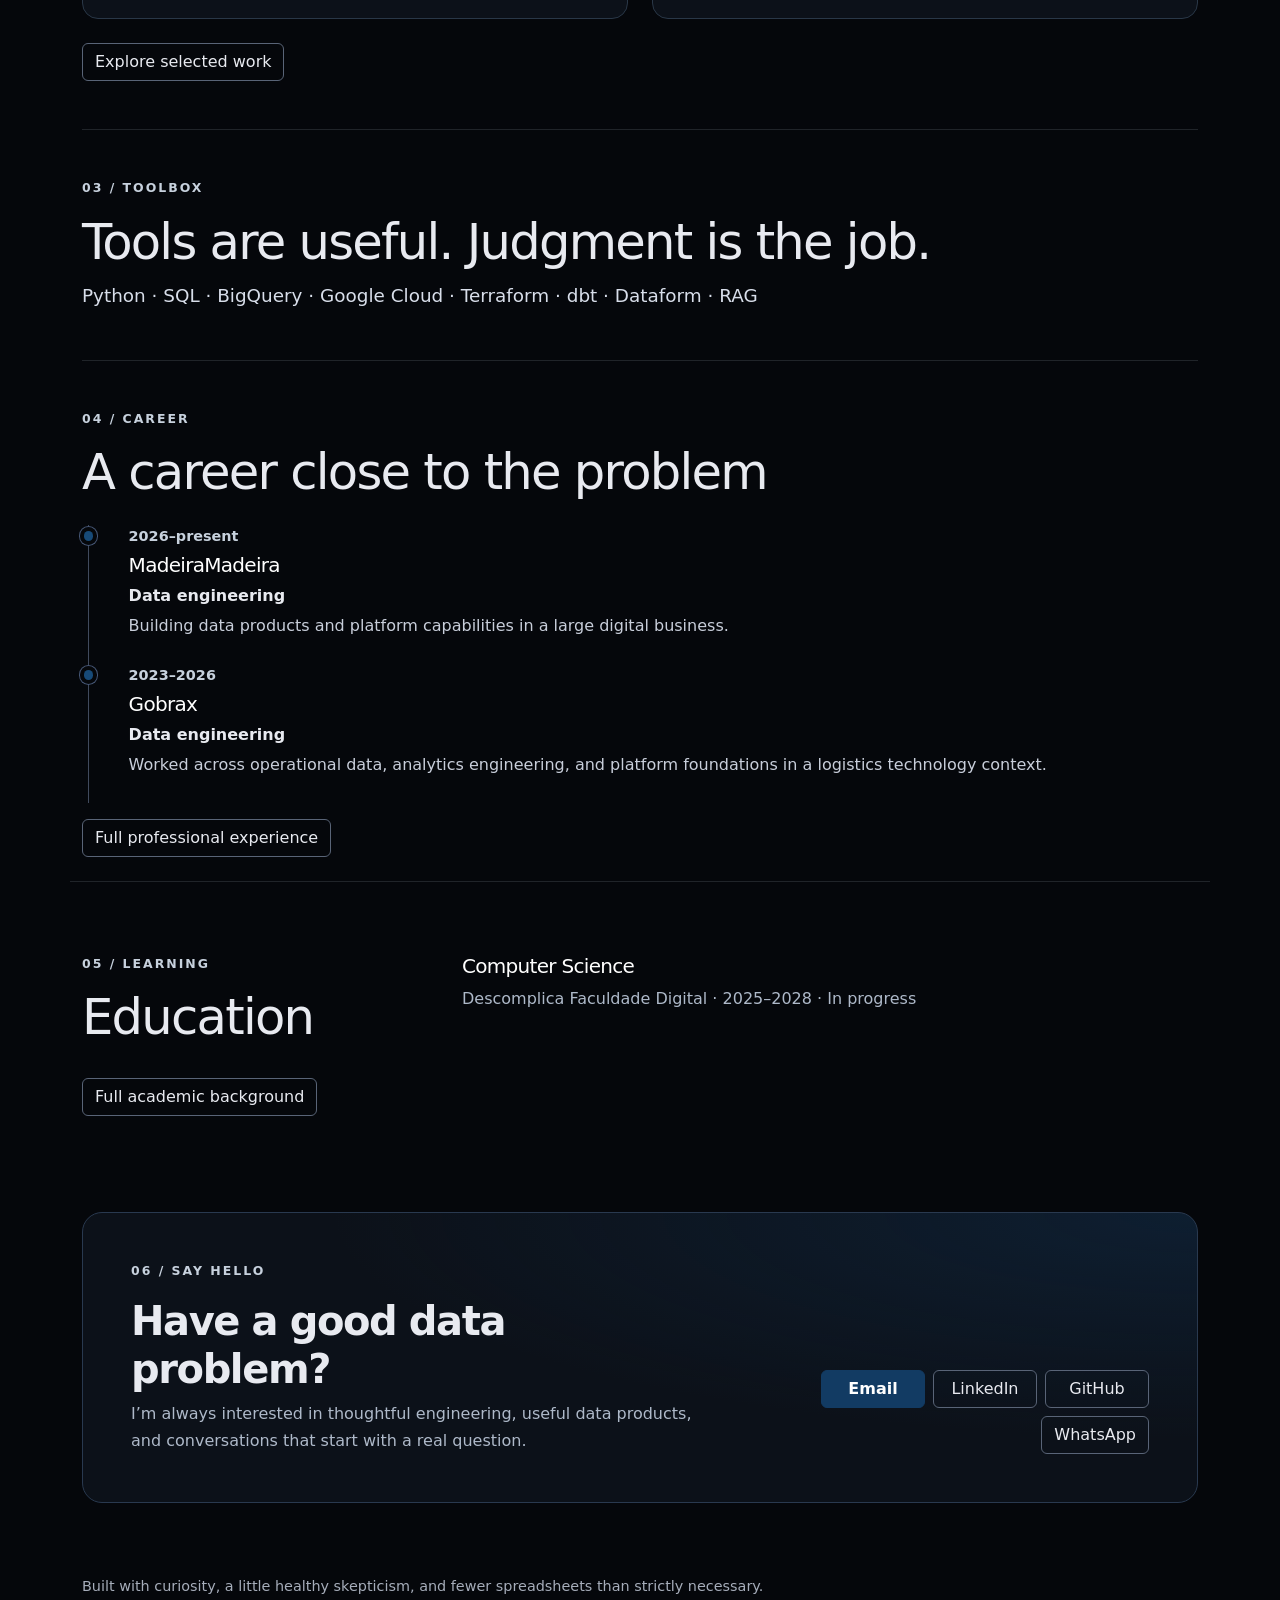
==== commit 0310eb78: "Remove seleção de países e exibe bandeiras de idioma" ====
--- a/index.html
+++ b/index.html
@@ -11,14 +11,6 @@
   <link href="./assets/css/theme.css?v=4" rel="stylesheet"/>
  </head>
  <body data-page="home" data-project-id="" data-root="./">
-  <dialog id="country-picker" aria-labelledby="country-title" style="max-width:32rem;border:1px solid #43516a;border-radius:1rem;background:#0c1119;color:#e8eaf0;padding:2rem">
-   <h2 id="country-title">Choose your country</h2>
-   <p>Your selection will personalize the portfolio language.</p>
-   <label class="form-label" for="country-menu-button">Country</label>
-   <div class="dropdown"><button id="country-menu-button" class="btn btn-outline-light dropdown-toggle w-100 text-start" data-bs-toggle="dropdown" aria-expanded="false" type="button">Select a country</button><div id="country-menu" class="dropdown-menu w-100" style="max-height:16rem;overflow:auto"></div></div>
-   <div id="canada-language" hidden><label for="portfolio-language">Language</label><select id="portfolio-language" class="form-select"><option value="en">English</option><option value="fr">Français</option></select></div>
-   <button id="country-continue" class="btn btn-primary mt-3">Continue</button>
-  </dialog>
   <a class="skip-link" data-copy="interface.skipLink" href="#main-content">Skip to content</a>
   <header class="site-header sticky-top">
    <nav aria-label="Main navigation" class="navbar navbar-expand-lg" data-copy-attribute="interface.mainNavigation:aria-label">
@@ -44,10 +36,12 @@
         <a class="nav-link" data-copy="nav.contact" data-route="contact" href="./#contact">Contact</a>
        </li>
        <li class="nav-item language-switcher">
-        <span class="visually-hidden" id="language-label">Language</span>
+        <span class="visually-hidden" id="language-label">Choose language</span>
         <div aria-labelledby="language-label" class="btn-group btn-group-sm" role="group">
-         <button aria-pressed="true" class="btn btn-language active" data-locale="en" type="button">EN</button>
-         <button aria-pressed="false" class="btn btn-language" data-locale="pt-BR" type="button">PT-BR</button>
+         <button aria-label="English" aria-pressed="true" class="btn btn-language active" data-locale="en" type="button">🇺🇸</button>
+         <button aria-label="Português" aria-pressed="false" class="btn btn-language" data-locale="pt-BR" type="button">🇧🇷</button>
+         <button aria-label="Español" aria-pressed="false" class="btn btn-language" data-locale="es" type="button">🇪🇸</button>
+         <button aria-label="Français" aria-pressed="false" class="btn btn-language" data-locale="fr" type="button">🇫🇷</button>
         </div>
        </li>
       </ul>
@@ -223,17 +217,5 @@
   </script>
   <script src="./src/main.js" type="module">
   </script>
-  <script type="module">
-   const codes = 'AD AE AF AG AI AL AM AO AQ AR AS AT AU AW AX AZ BA BB BD BE BF BG BH BI BJ BL BM BN BO BQ BR BS BT BV BW BY BZ CA CC CD CF CG CH CI CK CL CM CN CO CR CU CV CW CX CY CZ DE DJ DK DM DO DZ EC EE EG EH ER ES ET FI FJ FK FM FO FR GA GB GD GE GF GG GH GI GL GM GN GP GQ GR GS GT GU GW GY HK HM HN HR HT HU ID IE IL IM IN IO IQ IR IS IT JE JM JO JP KE KG KH KH KI KM KN KP KR KW KY KZ LA LB LC LI LK LR LS LT LU LV LY MA MC MD ME MF MG MH MK ML MM MN MO MP MQ MR MS MT MU MV MW MX MY MZ NA NC NE NF NG NI NL NO NP NR NU NZ OM PA PE PF PG PH PK PL PM PN PR PS PT PW PY QA RE RO RS RU RW SA SB SC SD SE SG SH SI SJ SK SL SM SN SO SR SS ST SV SX SY SZ TC TD TF TG TH TJ TK TL TM TN TO TR TT TV TW TZ UA UG UM US UY UZ VA VC VE VG VI VN VU WF WS YE YT ZA ZM ZW'.split(' ');
-   const names=new Intl.DisplayNames(['en'],{type:'region'}), dialog=document.querySelector('#country-picker'), menu=document.querySelector('#country-menu'), button=document.querySelector('#country-menu-button');
-   let selectedCode=localStorage.getItem('portfolio-country')||'', userInteracting=false;
-   const countries=[...new Set(codes)].sort((a,b)=>names.of(a).localeCompare(names.of(b)));
-   button.textContent=selectedCode?names.of(selectedCode):'Select a country';
-   menu.innerHTML=countries.map(c=>`<button class="dropdown-item" type="button" data-country="${c}">${names.of(c)}</button>`).join('');
-   menu.addEventListener('click',e=>{const option=e.target.closest('[data-country]');if(!option)return;userInteracting=true;selectedCode=option.dataset.country;button.textContent=names.of(selectedCode);document.querySelector('#canada-language').hidden=selectedCode!=='CA';bootstrap.Dropdown.getOrCreateInstance(button).hide();});
-   if(selectedCode)dialog.close();else dialog.showModal();
-   document.querySelector('#country-continue').onclick=()=>{if(!selectedCode)return;localStorage.setItem('portfolio-country',selectedCode);const lang=selectedCode==='BR'?'pt-BR':selectedCode==='CA'?document.querySelector('#portfolio-language').value:'en';const url=new URL(location.href);url.searchParams.set('lang',lang);location.href=url;};
-   if(!selectedCode&&navigator.geolocation)navigator.geolocation.getCurrentPosition(async p=>{try{const u=new URL('https://api.bigdatacloud.net/data/reverse-geocode-client');u.search=new URLSearchParams({latitude:p.coords.latitude,longitude:p.coords.longitude,localityLanguage:'en'});const r=await fetch(u);const d=await r.json();if(!userInteracting&&countries.includes(d.countryCode)){selectedCode=d.countryCode;button.textContent=names.of(selectedCode);document.querySelector('#canada-language').hidden=selectedCode!=='CA';}}catch{}},()=>{}, {timeout:10000});
-  </script>
  </body>
 </html>
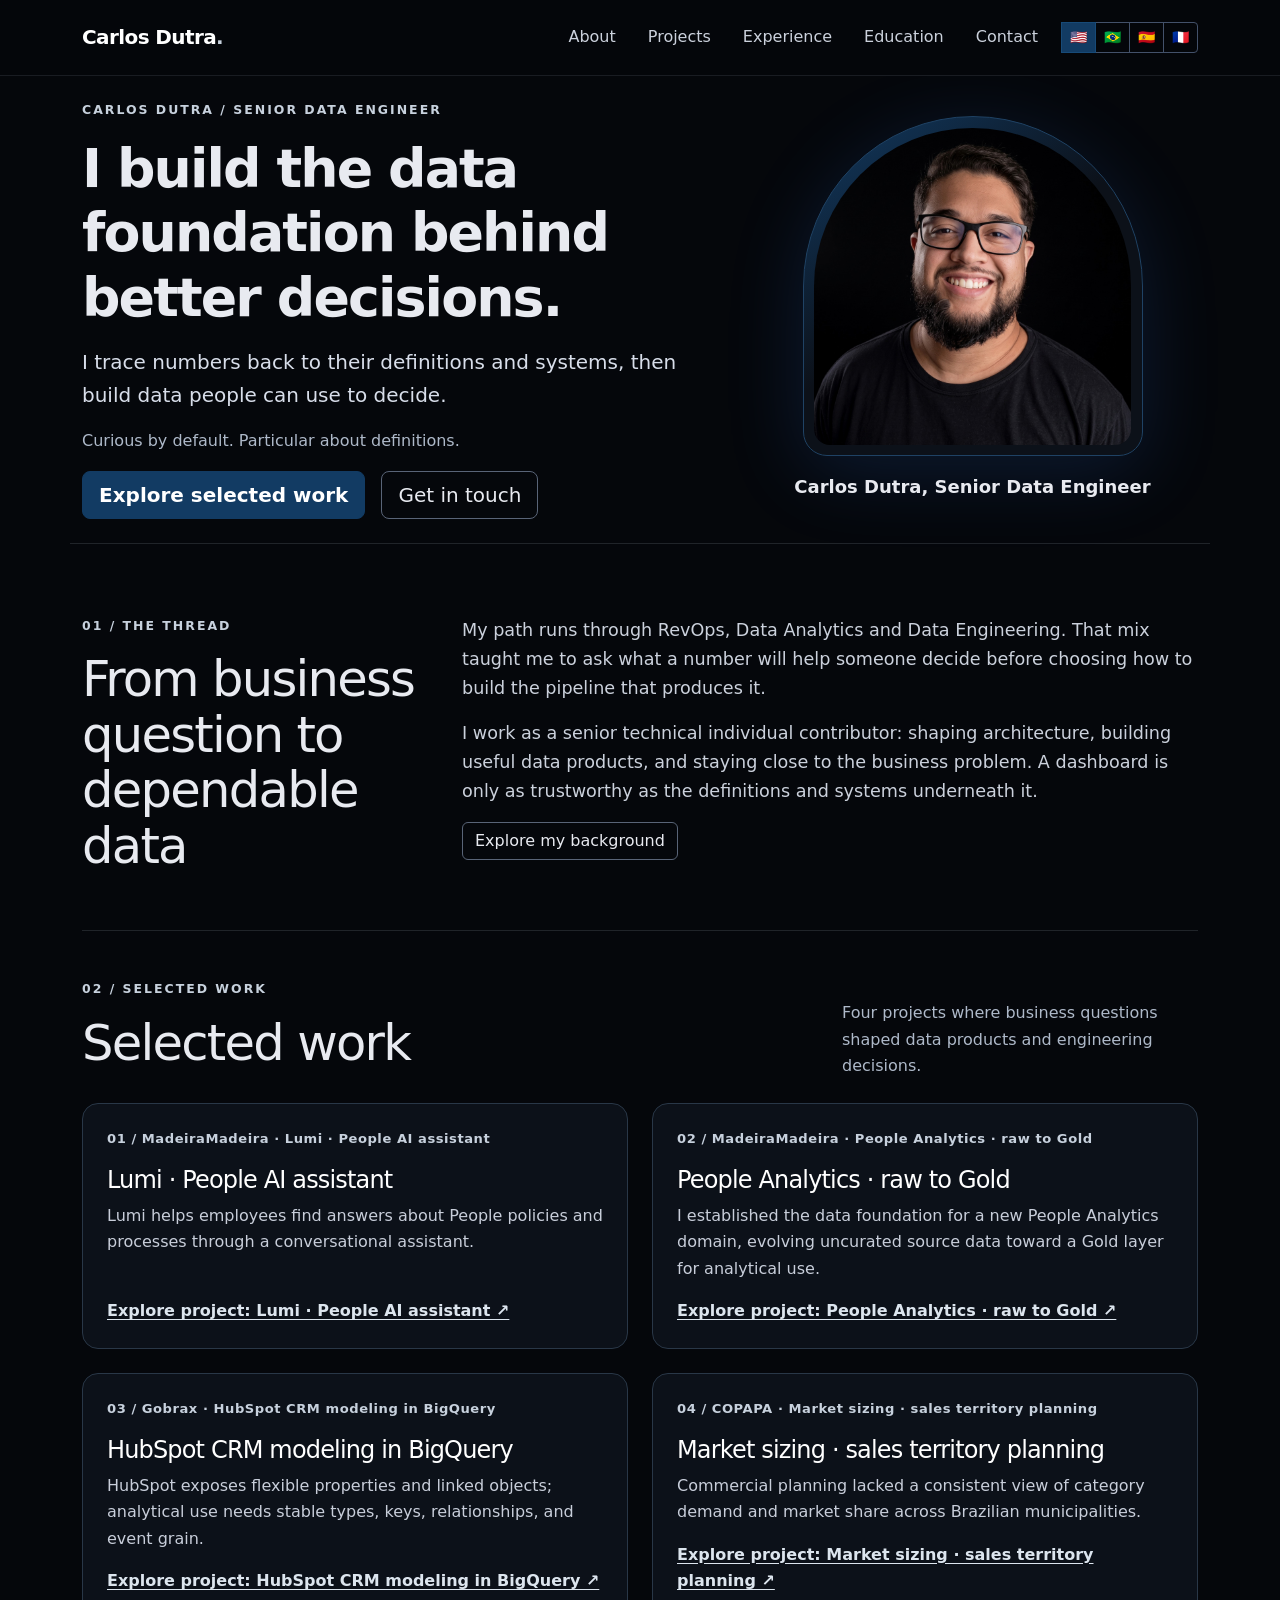
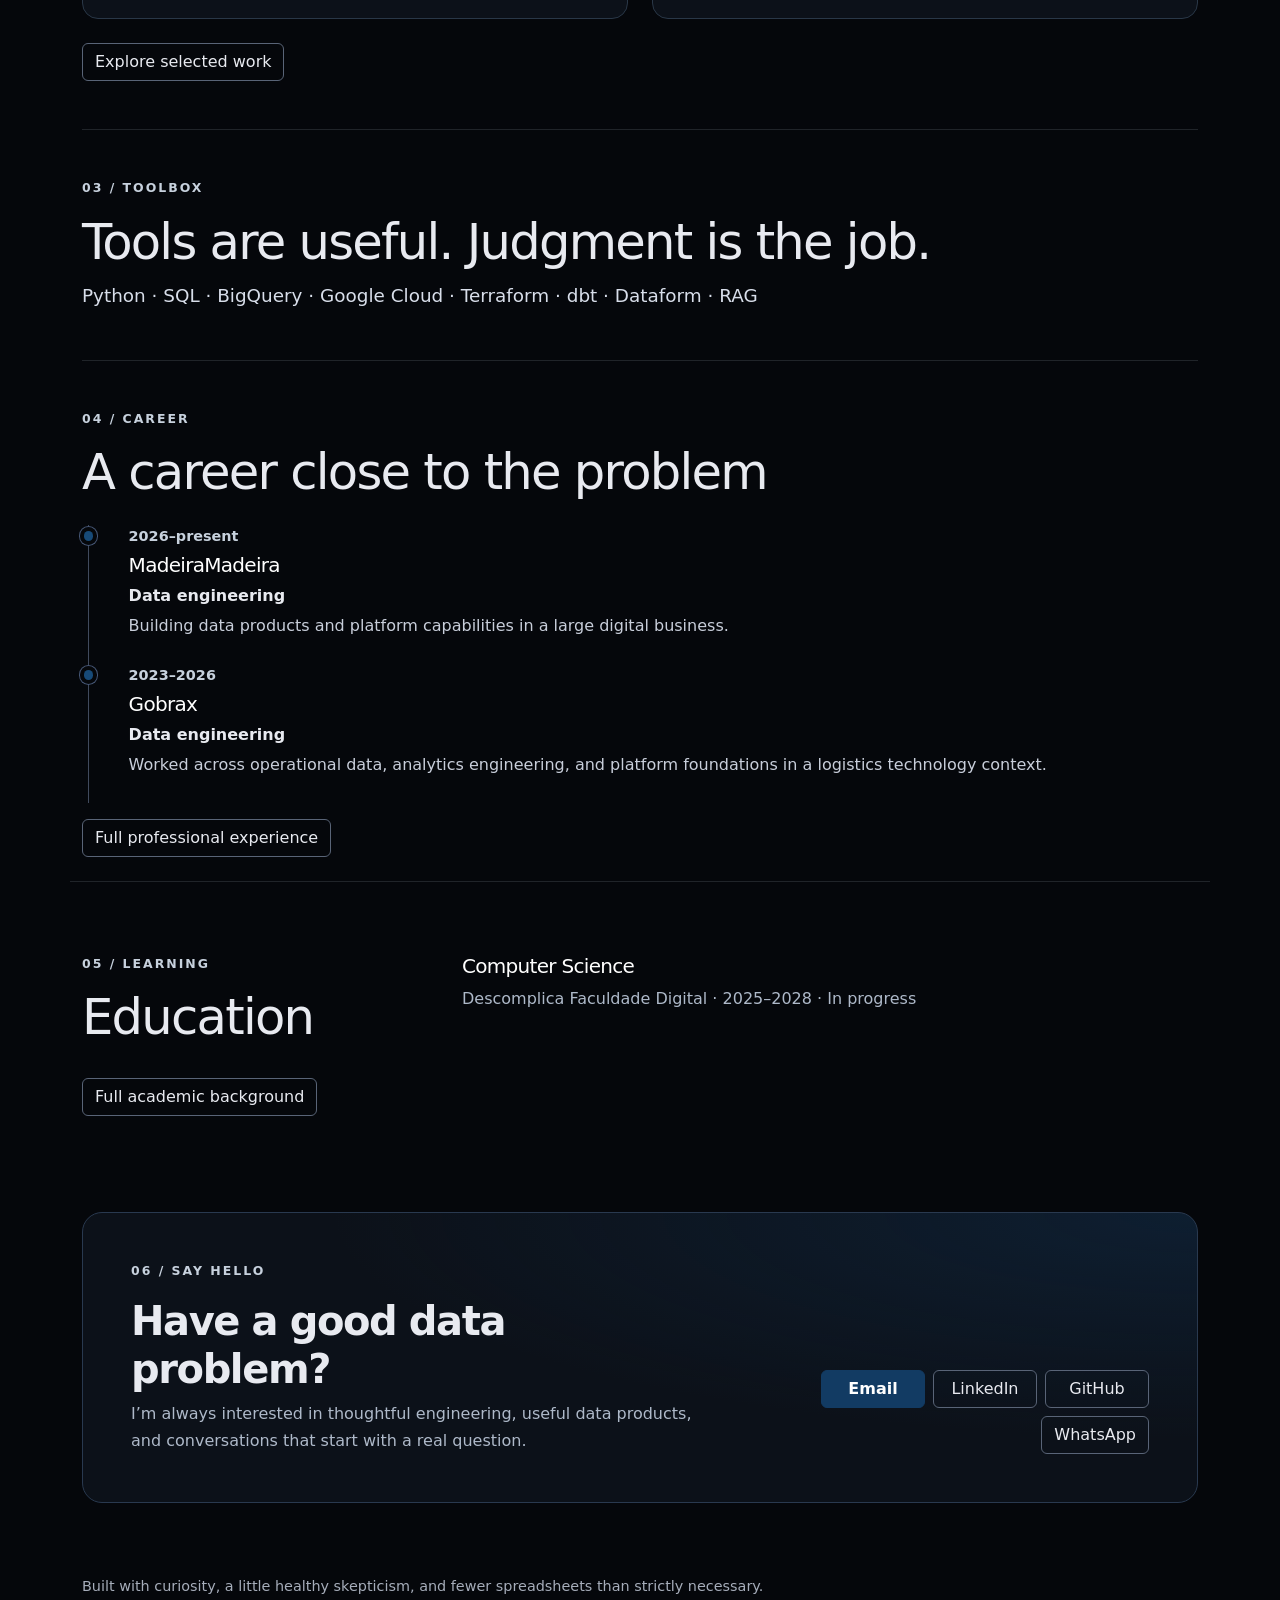
==== commit 5ff901c4: "Traduz o portfólio para espanhol e francês" ====
--- a/index.html
+++ b/index.html
@@ -16,11 +16,18 @@
    <nav aria-label="Main navigation" class="navbar navbar-expand-lg" data-copy-attribute="interface.mainNavigation:aria-label">
     <div class="container py-2">
      <a class="navbar-brand fw-bold" data-route="home" href="./">Carlos Dutra<span aria-hidden="true" class="brand-mark">.</span></a>
+     <div class="language-switcher btn-group btn-group-sm ms-auto me-2 ms-lg-3 me-lg-0 order-lg-3" role="group" aria-labelledby="language-label">
+      <span class="visually-hidden" id="language-label">Language</span>
+      <button aria-label="English" aria-pressed="true" class="btn btn-language active" data-locale="en" type="button">🇺🇸</button>
+      <button aria-label="Português" aria-pressed="false" class="btn btn-language" data-locale="pt-BR" type="button">🇧🇷</button>
+      <button aria-label="Español" aria-pressed="false" class="btn btn-language" data-locale="es" type="button">🇪🇸</button>
+      <button aria-label="Français" aria-pressed="false" class="btn btn-language" data-locale="fr" type="button">🇫🇷</button>
+     </div>
      <button aria-controls="portfolioNav" aria-expanded="false" aria-label="Toggle navigation" class="navbar-toggler" data-bs-target="#portfolioNav" data-bs-toggle="collapse" data-copy-attribute="interface.toggleNavigation:aria-label" type="button">
       <span class="navbar-toggler-icon">
       </span>
      </button>
-     <div class="collapse navbar-collapse" id="portfolioNav">
+     <div class="collapse navbar-collapse order-lg-2" id="portfolioNav">
       <ul class="navbar-nav ms-auto align-items-lg-center gap-lg-3">
        <li class="nav-item">
         <a class="nav-link" data-copy="nav.about" data-route="about" href="./about/">About</a>
@@ -34,15 +41,6 @@
        <li class="nav-item"><a class="nav-link" data-copy="nav.education" data-route="education" href="./education/">Education</a></li>
        <li class="nav-item">
         <a class="nav-link" data-copy="nav.contact" data-route="contact" href="./#contact">Contact</a>
-       </li>
-       <li class="nav-item language-switcher">
-        <span class="visually-hidden" id="language-label">Choose language</span>
-        <div aria-labelledby="language-label" class="btn-group btn-group-sm" role="group">
-         <button aria-label="English" aria-pressed="true" class="btn btn-language active" data-locale="en" type="button">🇺🇸</button>
-         <button aria-label="Português" aria-pressed="false" class="btn btn-language" data-locale="pt-BR" type="button">🇧🇷</button>
-         <button aria-label="Español" aria-pressed="false" class="btn btn-language" data-locale="es" type="button">🇪🇸</button>
-         <button aria-label="Français" aria-pressed="false" class="btn btn-language" data-locale="fr" type="button">🇫🇷</button>
-        </div>
        </li>
       </ul>
      </div>
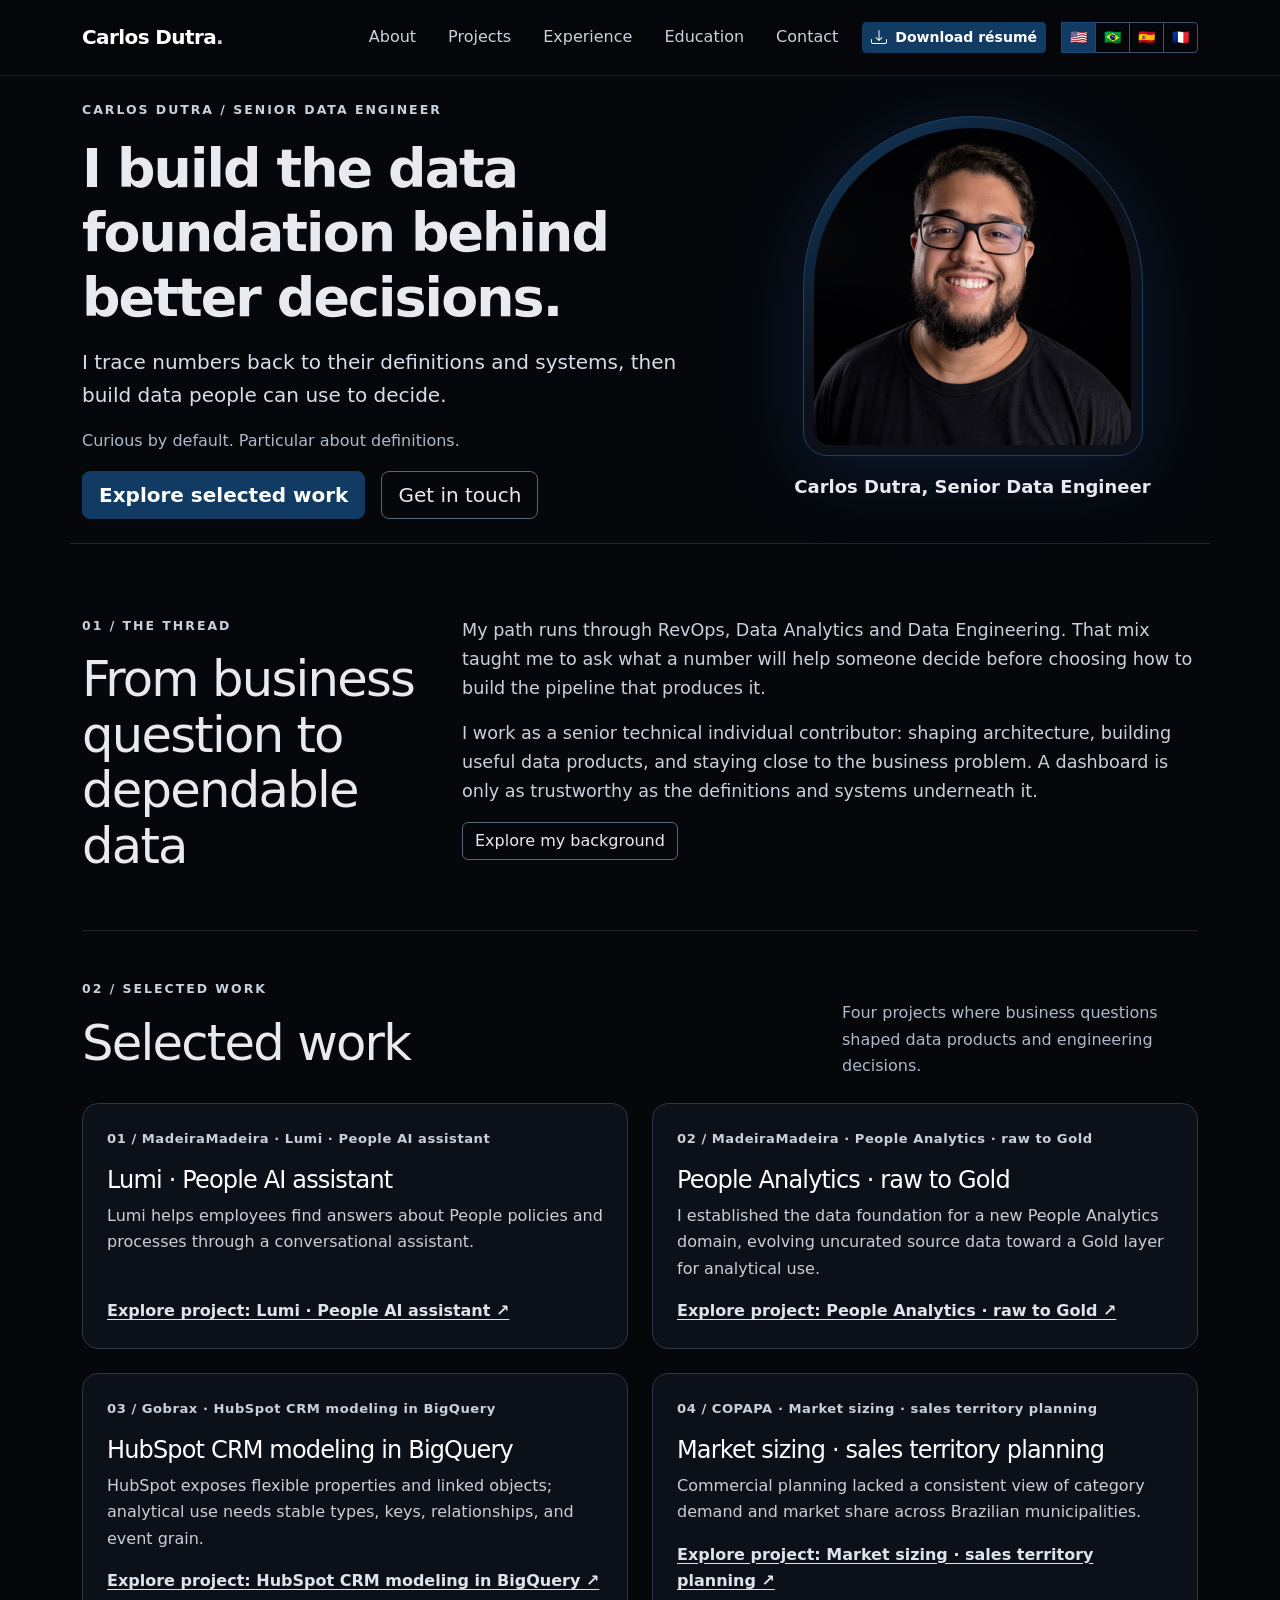
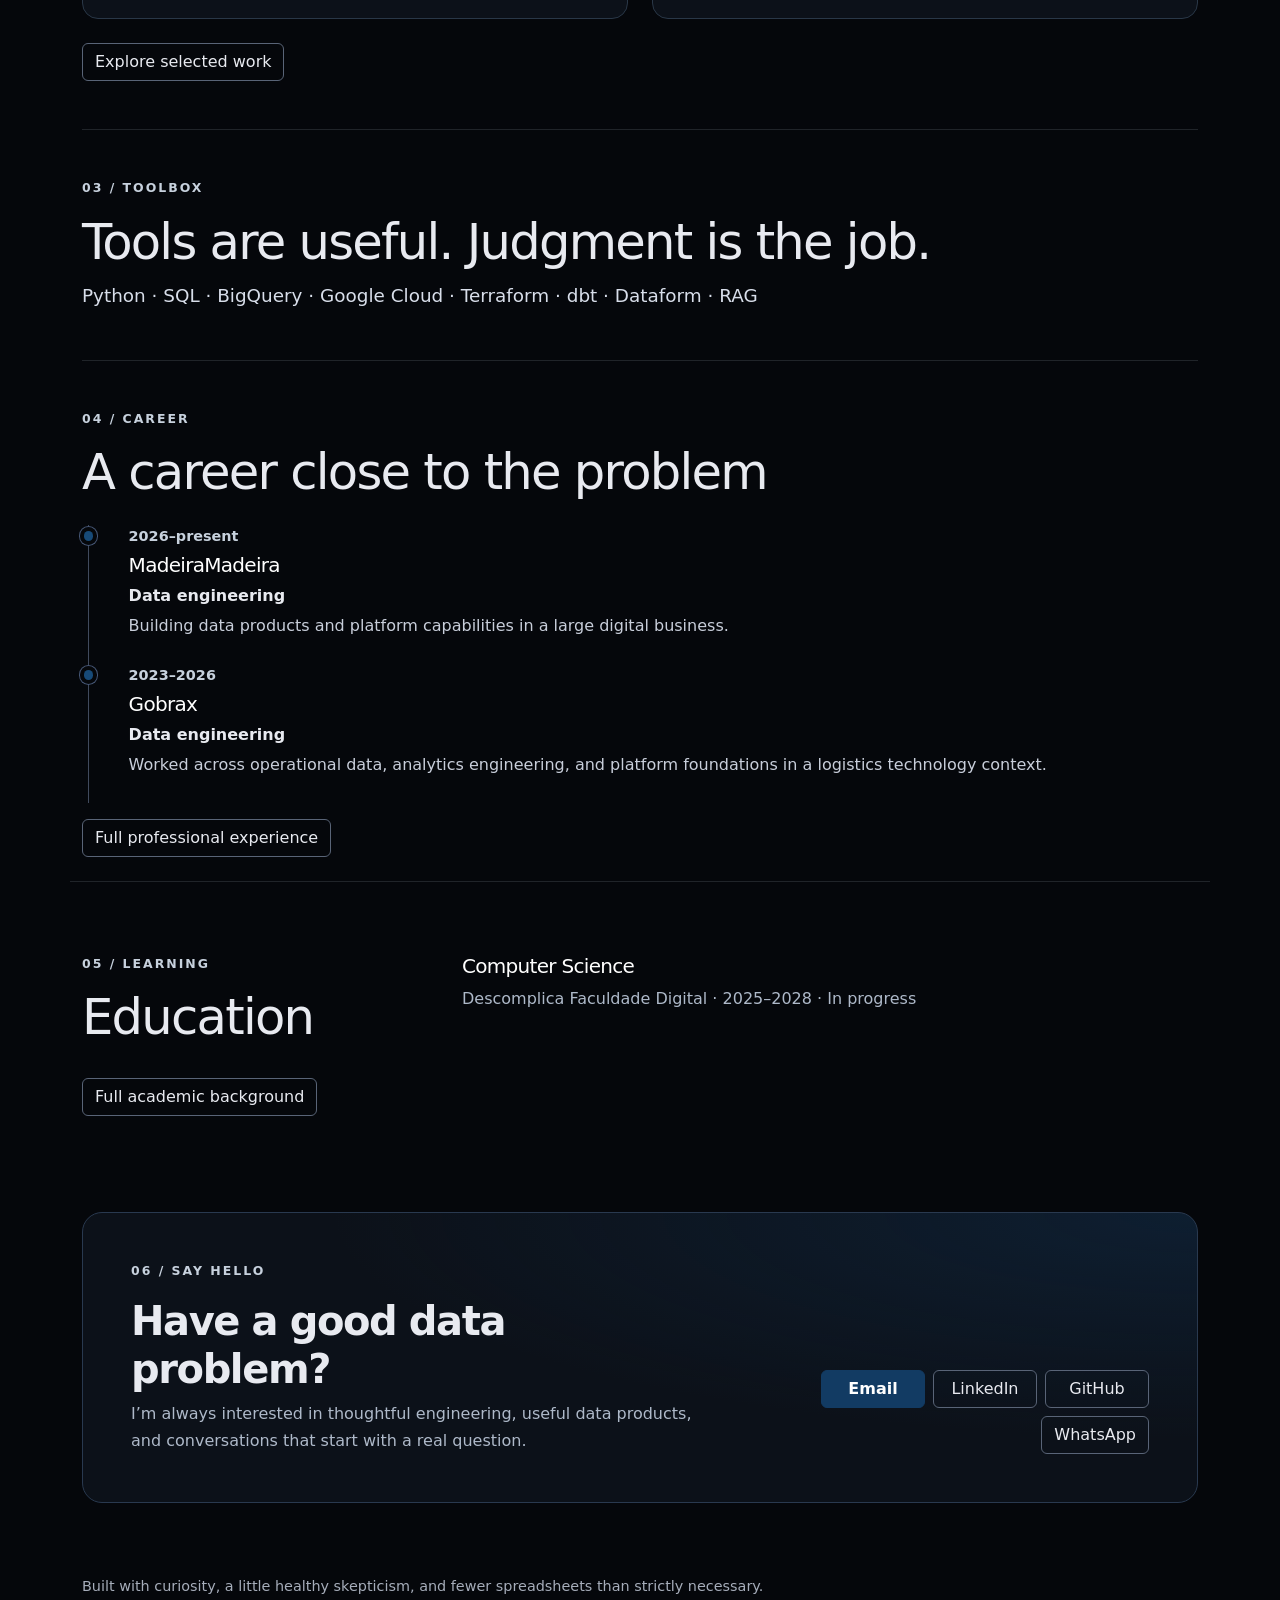
==== commit d0d5e632: "Adiciona download de currículo no idioma do portfólio" ====
--- a/index.html
+++ b/index.html
@@ -42,6 +42,15 @@
        <li class="nav-item">
         <a class="nav-link" data-copy="nav.contact" data-route="contact" href="./#contact">Contact</a>
        </li>
+       <li class="nav-item my-2 my-lg-0">
+        <a class="btn btn-primary btn-sm d-inline-flex align-items-center gap-2 text-nowrap" data-resume-download download href="./assets/resumes/carlos-dutra-en.pdf">
+         <svg xmlns="http://www.w3.org/2000/svg" width="16" height="16" fill="currentColor" aria-hidden="true" focusable="false" viewBox="0 0 16 16">
+           <path d="M.5 9.9a.5.5 0 0 1 .5.5v2.5a1 1 0 0 0 1 1h12a1 1 0 0 0 1-1v-2.5a.5.5 0 0 1 1 0v2.5a2 2 0 0 1-2 2H2a2 2 0 0 1-2-2v-2.5a.5.5 0 0 1 .5-.5"/>
+           <path d="M7.646 11.854a.5.5 0 0 0 .708 0l3-3a.5.5 0 0 0-.708-.708L8.5 10.293V1.5a.5.5 0 0 0-1 0v8.793L5.354 8.146a.5.5 0 1 0-.708.708z"/>
+         </svg>
+         <span data-copy="nav.downloadResume">Download résumé</span>
+        </a>
+       </li>
       </ul>
      </div>
     </div>
